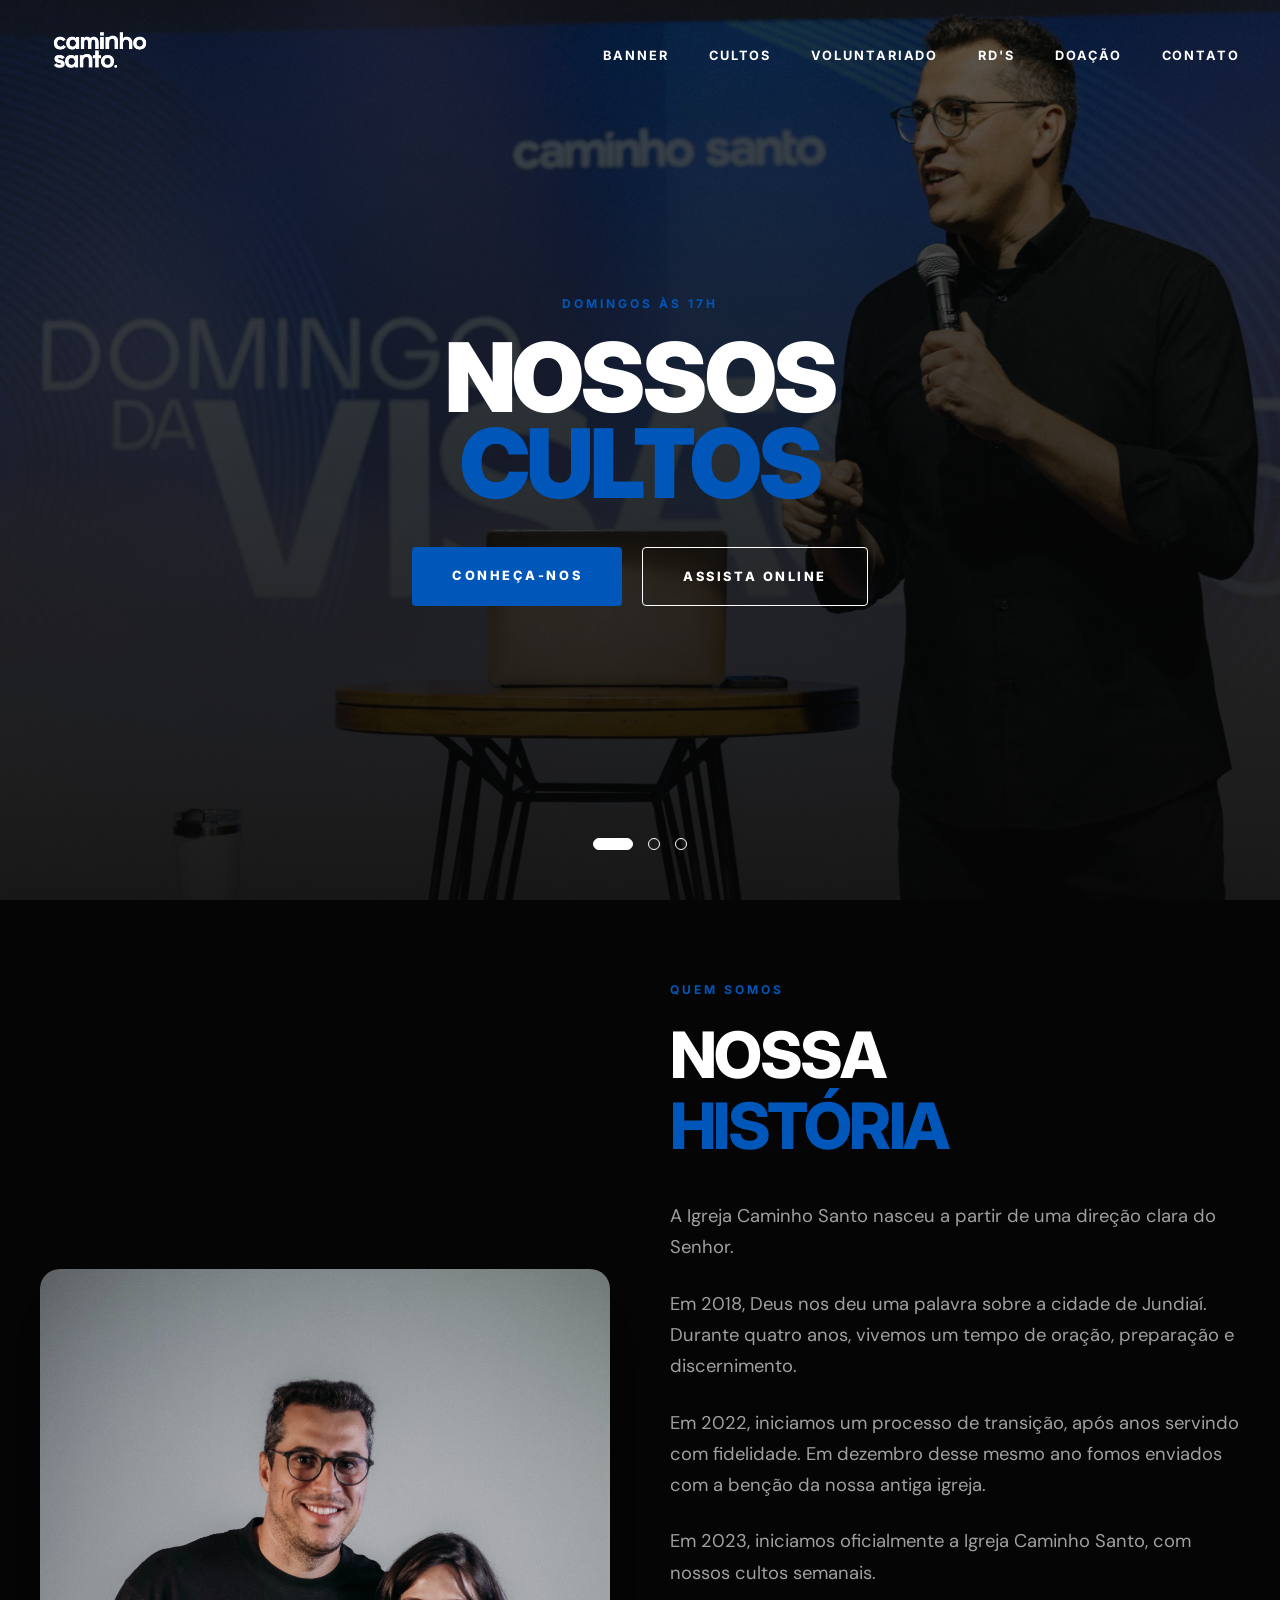
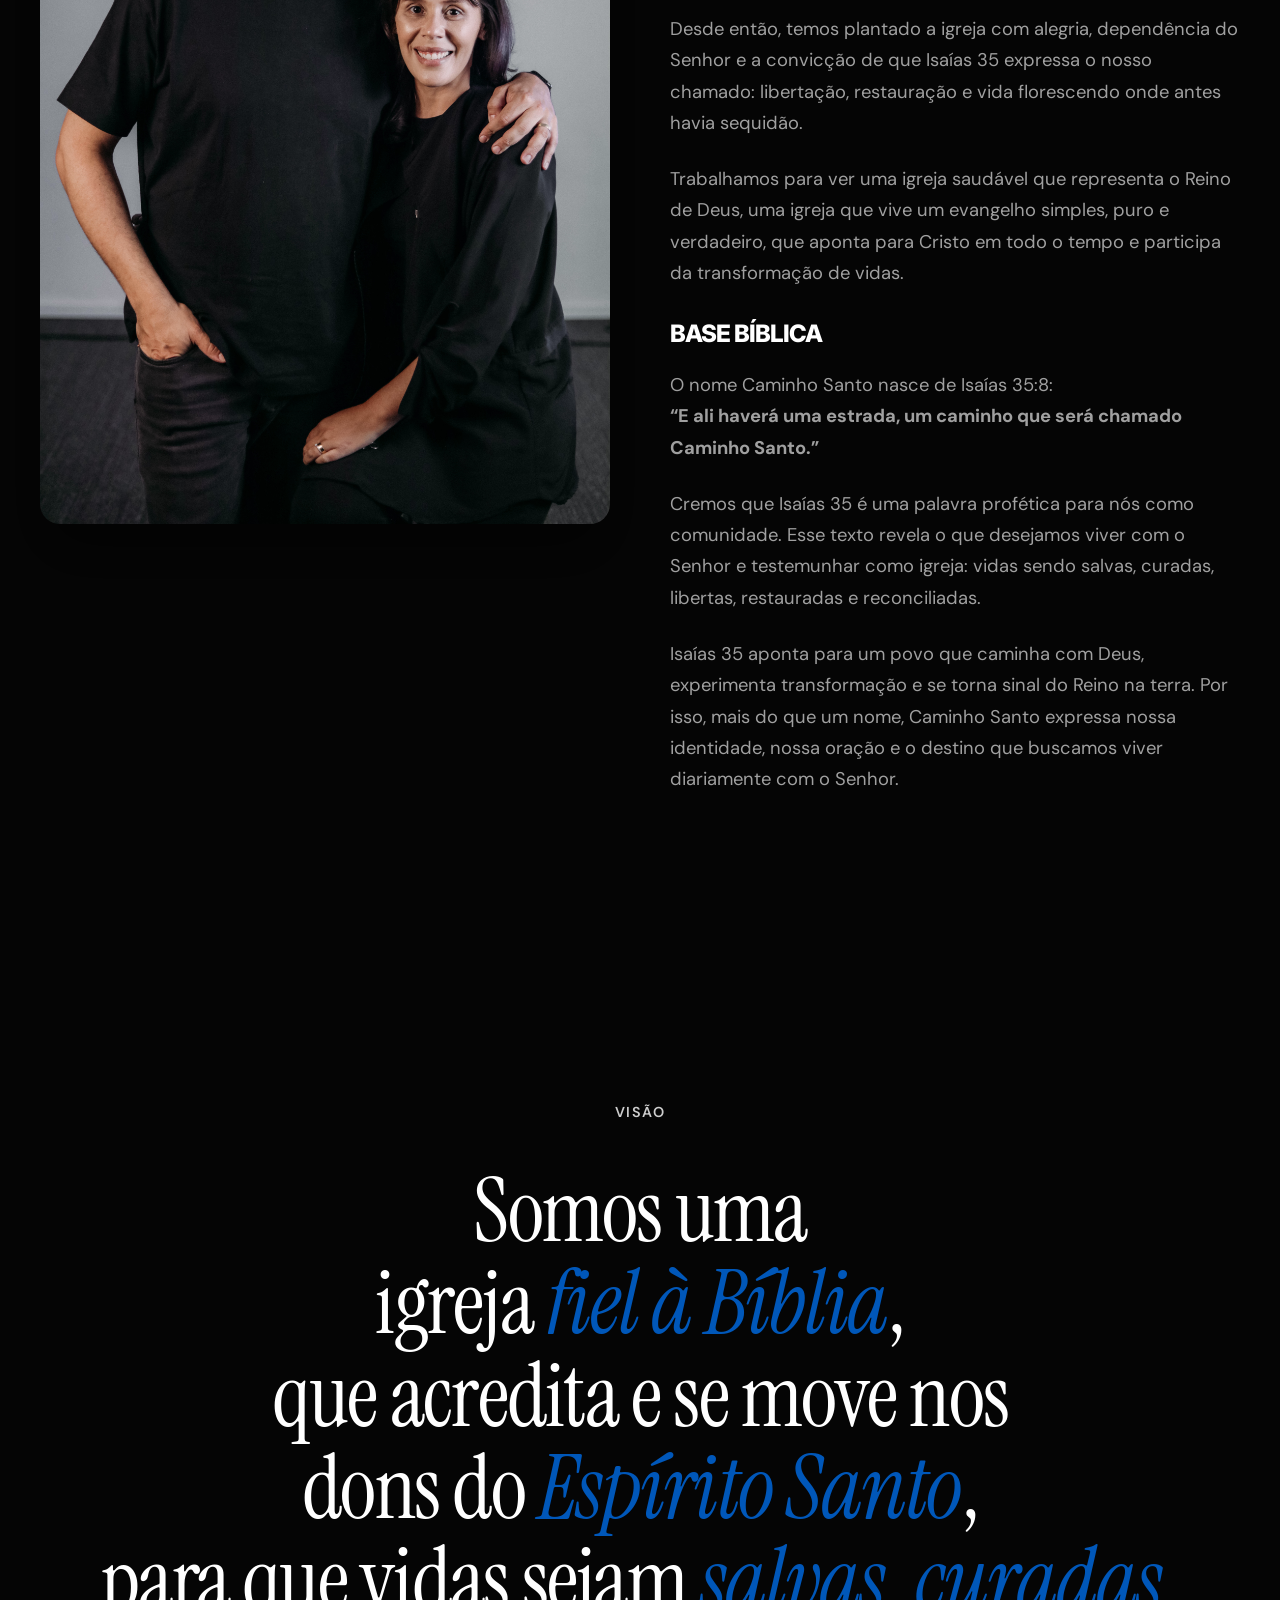
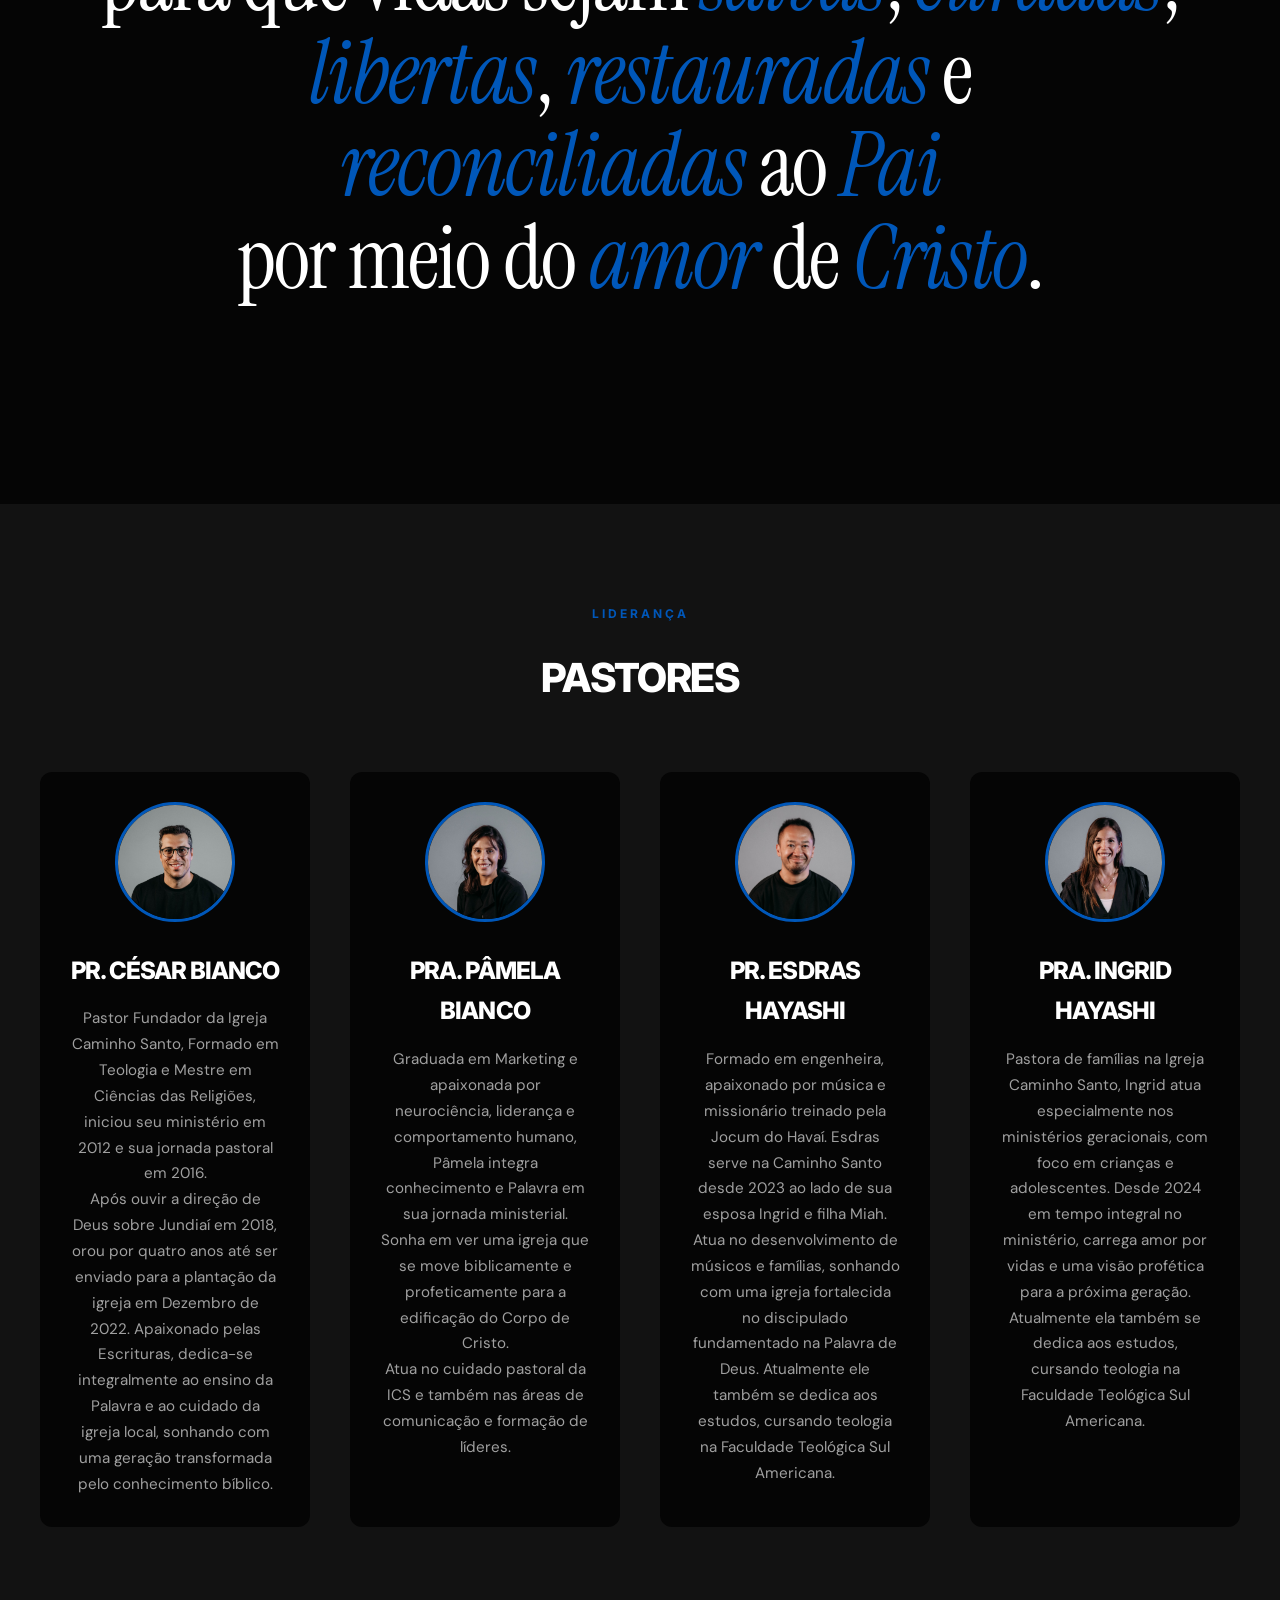
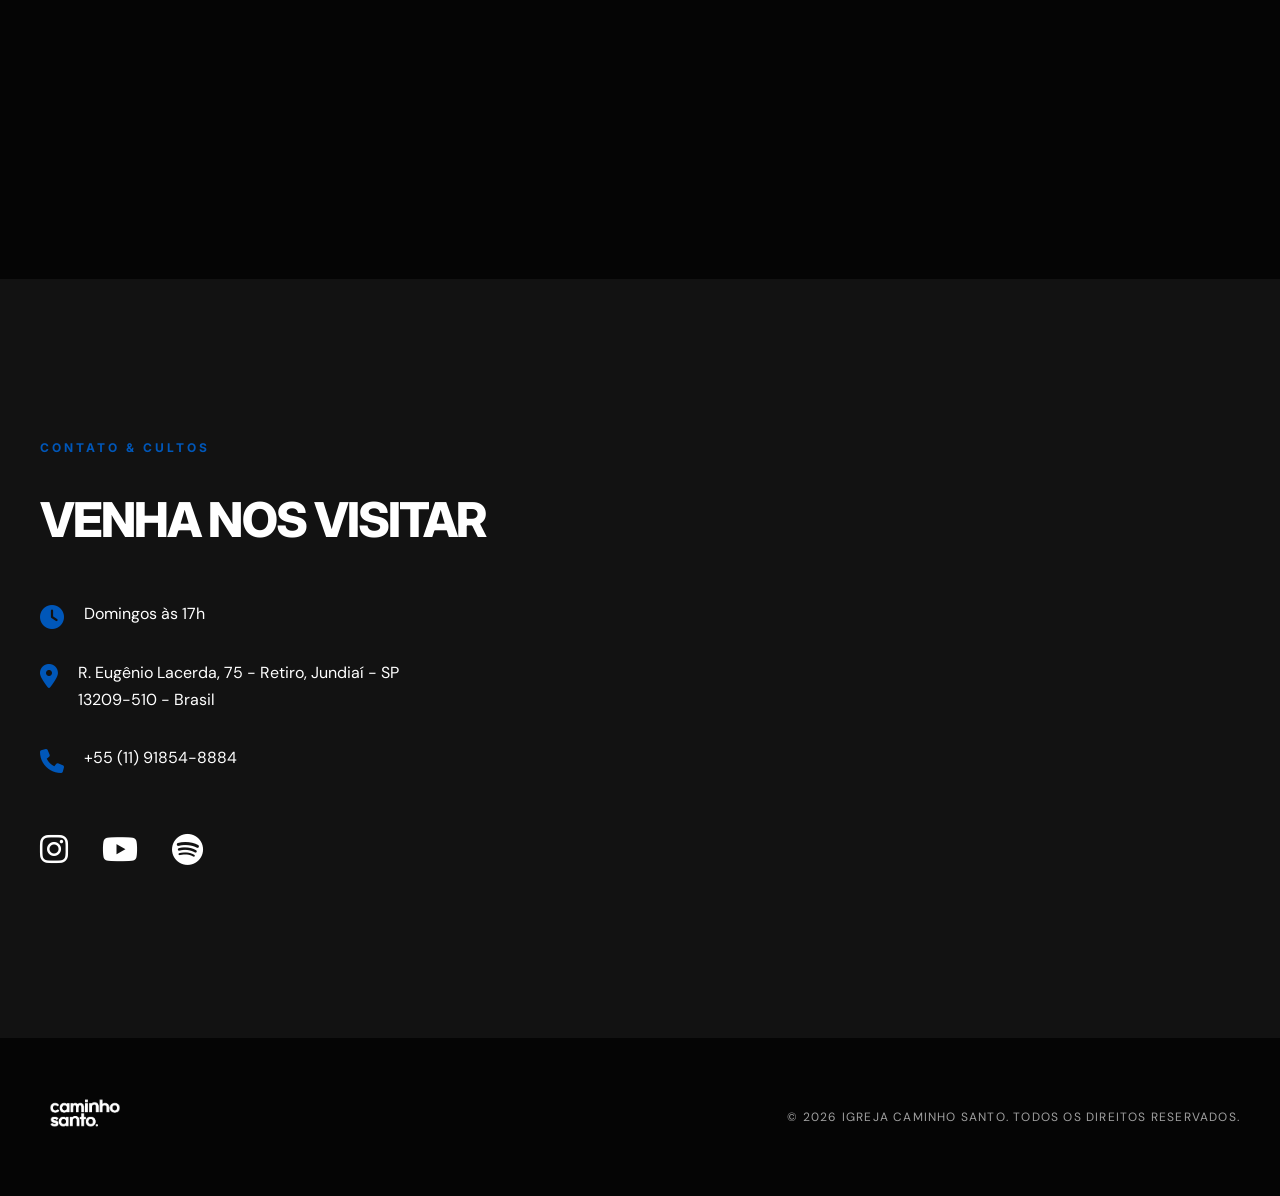
==== index.html @ ab1b0c03 "feat: configure nginx with SSL and make phone number clickable" ====
<!DOCTYPE html>
<html lang="pt-BR">

<head>
    <meta charset="UTF-8">
    <meta name="viewport" content="width=device-width, initial-scale=1.0">
    <title>Igreja Caminho Santo | Jundiaí - SP</title>
    
    <!-- Favicon -->
    <link rel="icon" type="image/svg+xml" href="assets/LOGO ICS.svg">
    <link rel="icon" type="image/png" href="assets/logo-ics.png">
    <link rel="apple-touch-icon" href="assets/logo-ics.png">
    <meta name="description"
        content="Bem-vindo à Igreja Caminho Santo em Jundiaí. Uma comunidade dedicada a Deus, comunhão e serviço.">
    <meta property="og:type" content="website">
    <meta property="og:url" content="https://www.caminhosanto.com">
    <meta property="og:title" content="Igreja Caminho Santo | Jundiaí - SP">
    <meta property="og:description"
        content="Uma comunidade dedicada a Deus, comunhão e serviço no Bairro Retiro em Jundiaí. Venha nos visitar!">
    <meta property="og:image" content="https://www.caminhosanto.com/assets/link-preview.jpg">

    <meta name="keywords"
        content="Igreja em Jundiaí, Igreja Caminho Santo, Bairro Retiro Jundiaí, César Bianco, Pâmela Bianco, fé cristã, comunidade evangélica">
    <meta name="robots" content="index, follow">
    <link rel="canonical" href="https://www.caminhosanto.com">

    <meta name="description" content="Igreja Caminho Santo em Jundiaí. Cultos aos domingos às 17h. Venha nos conhecer!">
    <meta name="keywords" content="Igreja Caminho Santo, Jundiaí, Igreja Evangélica, Culto, Comunidade">
    <meta name="author" content="Igreja Caminho Santo">
    <meta name="theme-color" content="#0056b9">

    <!-- Open Graph / Facebook -->
    <meta property="og:type" content="website">
    <meta property="og:url" content="https://www.caminhosanto.com/">
    <meta property="og:title" content="Igreja Caminho Santo | Jundiaí - SP">
    <meta property="og:description"
        content="Bem-vindo à Igreja Caminho Santo em Jundiaí. Uma comunidade dedicada a Deus, comunhão e serviço.">
    <meta property="og:image" content="https://www.caminhosanto.com/assets/share-image.jpg">

    <!-- Twitter -->
    <meta property="twitter:card" content="summary_large_image">
    <meta property="twitter:url" content="https://www.caminhosanto.com/">
    <meta property="twitter:title" content="Igreja Caminho Santo | Jundiaí - SP">
    <meta property="twitter:description"
        content="Bem-vindo à Igreja Caminho Santo em Jundiaí. Uma comunidade dedicada a Deus, comunhão e serviço.">
    <meta property="twitter:image" content="https://www.caminhosanto.com/assets/share-image.jpg">


    <!-- Google Fonts -->
    <link rel="preconnect" href="https://fonts.googleapis.com">
    <link rel="preconnect" href="https://fonts.gstatic.com" crossorigin>
    <link
        href="https://fonts.googleapis.com/css2?family=Inter:wght@400;700;800;900&family=DM+Sans:ital,wght@0,400;0,500;0,700;1,400&family=Instrument+Serif:ital@0;1&display=swap"
        rel="stylesheet">

    <!-- Icons -->
    <link rel="stylesheet" href="https://cdnjs.cloudflare.com/ajax/libs/font-awesome/6.4.0/css/all.min.css">

    <!-- Custom Style -->
    <link rel="stylesheet" href="style.css">


    <script type="application/ld+json">
        {
        "@context": "https://schema.org",
        "@type": "Church",
        "name": "Igreja Caminho Santo",
        "address": {
            "@type": "PostalAddress",
            "streetAddress": "Rua Eugênio Lacerda, 75",
            "addressLocality": "Jundiaí",
            "addressRegion": "SP",
            "postalCode": "13209-510",
            "addressCountry": "BR"
        },
        "geo": {
            "@type": "GeoCoordinates",
            "latitude": -23.1857, 
            "longitude": -46.8978
        },
        "url": "https://www.caminhosanto.com",
        "telephone": "+5511918548884",
        "openingHours": "Su 17:00-19:00"
        }
        </script>
</head>

<body>
    <header id="header">
        <nav class="container">
            <div class="logo">
                <img src="assets/ICS - WB.png" alt="Igreja Caminho Santo Logo">
            </div>

            <div class="menu-toggle" id="mobile-menu">
                <i class="fas fa-bars"></i>
            </div>

            <ul class="nav-links">
                <li><a href="#home">BANNER</a></li>
                <li><a href="#contato">CULTOS</a></li>
                <li><a href="#voluntariado">VOLUNTARIADO</a></li>
                <li><a href="#rds">RD'S</a></li>
                <li><a href="#doacao">DOAÇÃO</a></li>
                <li><a href="#contato">CONTATO</a></li>
            </ul>
        </nav>
    </header>

    <main>
        <!-- Home / Banner -->
        <section id="home" class="hero reveal">
            <div class="carousel" id="hero-carousel">
                <div class="carousel-inner">
                    <div class="carousel-item active" id="slide-cultos">
                        <div class="overlay"></div>
                        <div class="carousel-content">
                            <span class="subtitle">DOMINGOS ÀS 17H</span>
                            <h1>NOSSOS <br><span>CULTOS</span></h1>
                            <div class="cta-group">
                                <a href="#contato" class="btn btn-primary">CONHEÇA-NOS</a>
                                <a href="#pregacoes" class="btn btn-outline-white">ASSISTA ONLINE</a>
                            </div>
                        </div>
                    </div>
                    <div class="carousel-item" id="slide-voluntariado">
                        <div class="overlay"></div>
                        <div class="carousel-content">
                            <span class="subtitle">FAÇA PARTE DA NOSSA EQUIPE</span>
                            <h1>SEJA UM <br><span>VOLUNTÁRIO</span></h1>
                            <div class="cta-group">
                                <a href="https://forms.gle/cna1VsCorgvgGhZr7" target="_blank" class="btn btn-primary">QUERO SERVIR</a>
                            </div>
                        </div>
                    </div>
                    <div class="carousel-item" id="slide-kids">
                        <div class="overlay"></div>
                        <div class="carousel-content">
                            <span class="subtitle">O CAMINHO PARA OS PEQUENOS</span>
                            <h1>ICS <br><span>KIDS</span></h1>
                            <div class="cta-group">
                                <a href="#ministerios" class="btn btn-primary">CONHECER MAIS</a>
                            </div>
                        </div>
                    </div>
                </div>
                <div class="carousel-indicators">
                    <span class="dot active" data-index="0"></span>
                    <span class="dot" data-index="1"></span>
                    <span class="dot" data-index="2"></span>
                </div>
            </div>
        </section>

        <!-- Quem Somos -->
        <section id="about" class="about-section reveal">
            <div class="container grid">
                <div class="about-image">
                    <img src="assets/pastores.jpg" alt="Nossa História">
                </div>
                <div class="about-content">
                    <span class="subtitle">QUEM SOMOS</span>
                    <h2>NOSSA <br><span>HISTÓRIA</span></h2>
                    <p>A Igreja Caminho Santo nasceu a partir de uma direção clara do Senhor.</p>
                    <p>Em 2018, Deus nos deu uma palavra sobre a cidade de Jundiaí. Durante quatro anos, vivemos um
                        tempo de oração, preparação e discernimento.</p>
                    <p>Em 2022, iniciamos um processo de transição, após anos servindo com fidelidade. Em
                        dezembro desse mesmo ano fomos enviados com a benção da nossa antiga igreja.</p>
                    <p>Em 2023, iniciamos oficialmente a Igreja Caminho Santo, com nossos cultos semanais.</p>
                    <p>Desde então, temos plantado a igreja com alegria, dependência do Senhor e a convicção de que
                        Isaías 35 expressa o nosso chamado: libertação, restauração e vida florescendo onde antes havia
                        sequidão.</p>
                    <p>Trabalhamos para ver uma igreja saudável que representa o Reino de Deus, uma igreja que vive um
                        evangelho simples, puro e verdadeiro, que aponta para Cristo em todo o tempo e participa da
                        transformação de vidas.</p>

                    <h3 class="mt-4" style="font-size: 1.5rem; margin-bottom: 15px;  font-family: 'Inter', sans-serif;">
                        Base Bíblica</h3>
                    <p>O nome Caminho Santo nasce de Isaías 35:8:<br><strong>“E ali haverá uma estrada, um caminho que
                            será chamado Caminho Santo.”</strong></p>
                    <p>Cremos que Isaías 35 é uma palavra profética para nós como comunidade. Esse texto revela o que
                        desejamos viver com o Senhor e testemunhar como igreja: vidas sendo salvas, curadas, libertas,
                        restauradas e reconciliadas.</p>
                    <p>Isaías 35 aponta para um povo que caminha com Deus, experimenta transformação e se torna sinal do
                        Reino na terra. Por isso, mais do que um nome, Caminho Santo expressa nossa identidade, nossa
                        oração e o destino que buscamos viver diariamente com o Senhor.</p>
                </div>
            </div>
        </section>

        <!-- Visão -->
        <section id="vision" class="vision-section reveal">
            <div class="container">
                <div class="vision-content">
                    <span class="vision-subtitle">VISÃO</span>
                    <h2 class="vision-text">Somos uma<br>igreja <em>fiel à Bíblia</em>,<br> que acredita e se move
                        nos<br>dons do <em>Espírito Santo</em>,<br> para que vidas sejam <em>salvas</em>,
                        <em>curadas</em>,<br><em>libertas</em>, <em>restauradas</em> e <br><em>reconciliadas</em> ao
                        <em>Pai</em>
                        <br>por meio do <em>amor</em> de <em>Cristo</em>.
                    </h2>
                </div>
            </div>
        </section>

        <!-- Pastores -->
        <section id="pastores" class="pastors-section reveal">
            <div class="container">
                <div class="section-header">
                    <span class="subtitle">LIDERANÇA</span>
                    <h2>PASTORES</h2>
                </div>
                <div class="pastors-grid text-center">
                    <div class="pastor-card">
                        <div class="pastor-photo">
                            <img src="assets/cesar.jpg" alt="Pr. Cesar Bianco">
                        </div>
                        <h3>Pr. César Bianco</h3>
                        <p>Pastor Fundador da Igreja Caminho Santo, Formado em Teologia e Mestre em Ciências das
                            Religiões, iniciou seu ministério em 2012 e sua jornada pastoral em 2016.
                            <br>
                            Após ouvir a direção de Deus sobre Jundiaí em 2018, orou por quatro anos até ser enviado
                            para a plantação da igreja em Dezembro de 2022. Apaixonado pelas Escrituras, dedica-se
                            integralmente ao ensino da Palavra e ao cuidado da igreja local, sonhando com uma geração
                            transformada pelo conhecimento bíblico.
                        </p>
                    </div>
                    <div class="pastor-card">
                        <div class="pastor-photo">
                            <img src="assets/pamela.jpg" alt="Pra. Pamela Bianco">
                        </div>
                        <h3>Pra. Pâmela Bianco</h3>
                        <p>Graduada em Marketing e apaixonada por neurociência, liderança e comportamento humano, Pâmela
                            integra conhecimento e Palavra em sua jornada ministerial.
                            <br>
                            Sonha em ver uma igreja que se move biblicamente e profeticamente para a edificação do Corpo
                            de Cristo.
                            <br>Atua no cuidado pastoral da ICS e também nas áreas de comunicação e formação de líderes.
                        </p>
                    </div>
                    <div class="pastor-card">
                        <div class="pastor-photo">
                            <img src="assets/esdras.jpg" alt="Pr. Esdras Hayashi">
                        </div>
                        <h3>Pr. Esdras Hayashi</h3>
                        <p>Formado em engenheira, apaixonado por música e missionário treinado pela Jocum do Havaí.
                            Esdras serve na Caminho Santo desde 2023 ao lado de sua esposa Ingrid e filha Miah.
                            <br>
                            Atua no desenvolvimento de músicos e famílias, sonhando com uma igreja fortalecida no
                            discipulado fundamentado na Palavra de Deus. Atualmente ele também se dedica aos estudos,
                            cursando
                            teologia na Faculdade Teológica Sul Americana.
                        </p>
                    </div>
                    <div class="pastor-card">
                        <div class="pastor-photo">
                            <img src="assets/ingrid.jpg" alt="Pra. Ingrid Hayashi">
                        </div>
                        <h3>Pra. Ingrid Hayashi</h3>
                        <p>Pastora de famílias na Igreja Caminho Santo, Ingrid atua especialmente nos ministérios
                            geracionais, com foco em crianças e adolescentes. Desde 2024 em tempo integral no
                            ministério, carrega amor por vidas e uma visão profética para a próxima geração. Atualmente
                            ela também se dedica aos estudos, cursando teologia na Faculdade Teológica Sul Americana.
                        </p>
                    </div>
                </div>
            </div>
        </section>

        <!-- Conectando com a ICS -->
        <section id="conectando" class="connecting-section reveal">
            <div class="container">
                <div class="section-header">
                    <span class="subtitle">CONECTE-SE</span>
                    <h2>CONECTANDO COM A ICS</h2>
                </div>
            </div>

            <!-- YouTube Pregações -->
            <div id="pregacoes" class="youtube-section" style="background: transparent;">
                <div class="container">
                    <div class="section-header" style="margin-bottom: 30px;">
                        <span class="subtitle">YOUTUBE</span>
                        <h2>PREGAÇÕES</h2>
                    </div>
                    <div class="video-grid">
                        <div class="video-main" style="max-width: 800px; margin: 0 auto;">
                            <div class="video-container">
                                <iframe id="yt-player" src="https://www.youtube.com/embed/I9mr3Uy2_qk" frameborder="0"
                                    allow="autoplay; fullscreen; encrypted-media; picture-in-picture;"
                                    allowfullscreen></iframe>
                            </div>
                        </div>
                    </div>
                    <div class="youtube-footer" style="margin-top: 30px;">
                        <a href="https://www.youtube.com/@caminhosanto.jundiai" target="_blank"
                            class="btn btn-outline-dark">VER TODAS NO YOUTUBE</a>
                    </div>
                </div>
            </div>

            <!-- Spotify Playlist -->
            <div id="playlist" class="playlist-section" style="padding-top: 50px; padding-bottom: 50px;">
                <div class="container grid">
                    <div class="playlist-info">
                        <span class="subtitle">LOUVOR</span>
                        <h2>NOSSO SPOTIFY</h2>
                        <p>Acompanhe as canções que temos cantado em nossa comunidade.</p>
                        <a href="https://open.spotify.com/playlist/2lokNkazQ2U1N2LCF9n55V?si=082d685abb3b45be"
                            target="_blank" class="btn btn-spotify"><i class="fab fa-spotify"></i> OUVIR NO SPOTIFY</a>
                    </div>
                    <div class="playlist-embed">
                        <iframe style="border-radius:12px"
                            src="https://open.spotify.com/embed/playlist/2lokNkazQ2U1N2LCF9n55V?utm_source=generator&theme=0"
                            width="100%" height="352" frameBorder="0" allowfullscreen=""
                            allow="autoplay; clipboard-write; encrypted-media; fullscreen; picture-in-picture"
                            loading="lazy"></iframe>
                    </div>
                </div>
            </div>

            <!-- Ministérios com Hover -->
            <div id="ministerios" class="ministerios-section">
                <div class="container">
                    <div class="ministerios-container">
                        <div class="ministerios-lista">
                            <div class="ministerio-item active" data-target="kids">Kids</div>
                            <div class="ministerio-item" data-target="deeperz">Deeperz</div>
                            <div class="ministerio-item" data-target="mov">MOV</div>
                            <div class="ministerio-item" data-target="ruah">Ruah</div>
                        </div>
                        <div class="ministerios-conteudo">
                            <div class="ministerio-detalhe active" id="min-kids">
                                <h3>Kids</h3>
                                <p>Espaço de discipulado para crianças, onde ensinamos a Palavra de Deus e cultivamos
                                    uma adoração genuína desde pequeninos.</p>
                                <br>
                                <p><strong>Idade:</strong> berçário até 12 anos</p>
                                <p><strong>Horário:</strong> Todos os domingos, às 17h</p>
                            </div>
                            <div class="ministerio-detalhe" id="min-deeperz">
                                <h3>Deeperz</h3>
                                <p>O ministério de adolescentes da Igreja Caminho Santo, focado em fortalecer a
                                    identidade, relacionamento com Deus e crescimento espiritual em uma fase decisiva da
                                    vida.</p>
                                <br>
                                <p><strong>Horário:</strong> Todas as sextas-feiras, às 20h30</p>
                            </div>
                            <div class="ministerio-detalhe" id="min-mov">
                                <h3>MOV</h3>
                                <p>Culto de jovens da Igreja Caminho Santo. Um movimento para jovens crescerem em
                                    maturidade de fé e serem ativados para influenciar todas as esferas da sociedade.
                                </p>
                                <br>
                                <p><strong>Horário:</strong> Primeiro e terceiro sábado de cada mês às 19h</p>
                            </div>
                            <div class="ministerio-detalhe" id="min-ruah">
                                <h3>Encontro Ruah</h3>
                                <p>Ministério de mulheres da Igreja Caminho Santo, voltado à ativação espiritual e
                                    formação de mulheres que vivem de acordo com o coração de Deus, sensíveis ao
                                    Espírito Santo e ao mover profético.
                                    <br>Dias e horários disponíveis em nossas redes sociais.
                                </p>
                            </div>
                        </div>
                    </div>
                    <div class="demais-ministerios-texto text-center mt-5">
                        <p><em>Além destes ministérios, a Igreja Caminho Santo atua em diversas outras áreas, servindo
                                com dedicação para abençoar a comunidade e expandir o Reino de Deus.</em></p>
                    </div>
                </div>
            </div>

            <!-- RDs e Voluntariado -->
            <div class="rds-voluntariado reveal">
                <div class="container grid">
                    <div id="rds" class="content-box">
                        <span class="subtitle">COMUNHÃO</span>
                        <h2>RDs (Redes de discipulado)</h2>
                        <p>As RDs são encontros semanais que acontecem nas casas, com o propósito de fortalecer a
                            comunidade, promover comunhão e aprofundar o relacionamento com Deus por meio da
                            Palavra.<br><br>É um ambiente de cuidado, crescimento espiritual e vida compartilhada.</p>
                    </div>
                    <div id="voluntariado" class="content-box">
                        <span class="subtitle">SERVIÇO</span>
                        <h2>Voluntariado</h2>
                        <p>Servir faz parte da nossa identidade como igreja. Por meio do voluntariado, abençoamos vidas,
                            fortalecemos a comunidade e participamos da expansão do Reino na Terra, de forma leve,
                            criativa e cheio de excelência e amor ao próximo.
                        </p>
                        <p>Acreditamos no cuidado pessoal de cada voluntário, por isso, cada um é acompanhado por
                            um líder que o auxilia em seu desenvolvimento espiritual e ministerial, por meio de
                            encontros quinzenais de discipulado.

                        </p>
                        <a href="https://forms.gle/cna1VsCorgvgGhZr7" target="_blank" class="btn btn-primary" style="margin-top: 10px;">QUERO SER UM VOLUNTÁRIO</a>
                    </div>
                </div>
            </div>
        </section>

        <!-- Doação -->
        <section id="doacao" class="doacao-section text-center reveal"
            style="padding: 100px 0; background: var(--black);">
            <div class="container">
                <span class="subtitle">CONTRIBUA</span>
                <h2>DOAÇÃO</h2>
                <p style="max-width: 600px; margin: 0 auto 30px auto; color: var(--text-muted); font-size: 1.1rem;">Sua
                    doação nos ajuda a sustentar a missão que o Senhor tem nos confiado, servir pessoas e continuar
                    propagando a mensagem do Evangelho de Jesus Cristo.</p>
                <p style="max-width: 600px; margin: 0 auto 40px auto; color: var(--text-muted); font-size: 1.1rem;">
                    Contribua com seus dízimos e ofertas de forma simples e segura.</p>
                <a href="https://new.caminhosanto.com/contribua" class="btn btn-primary" target="_blank">FAZER
                    DOAÇÃO</a>
            </div>
        </section>

        <!-- Contato -->
        <section id="contato" class="contact-section reveal">
            <div class="container grid">
                <div class="contact-details">
                    <span class="subtitle">CONTATO & CULTOS</span>
                    <h2>VENHA NOS VISITAR</h2>
                    <div class="info-item">
                        <i class="fas fa-clock"></i>
                        <p>Domingos às 17h</p>
                    </div>
                    <div class="info-item">
                        <i class="fas fa-map-marker-alt"></i>
                        <p>R. Eugênio Lacerda, 75 - Retiro, Jundiaí - SP<br>13209-510 - Brasil</p>
                    </div>
                    <div class="info-item">
                        <i class="fas fa-phone"></i>
                        <a href="https://wa.me/5511918548884" target="_blank" class="whatsapp-link">
                            <p>+55 (11) 91854-8884</p>
                        </a>
                    </div>

                    <div class="social-links">
                        <a href="https://www.instagram.com/caminhosanto.jundiai" target="_blank"><i
                                class="fab fa-instagram"></i></a>
                        <a href="https://www.youtube.com/@caminhosanto.jundiai" target="_blank"><i
                                class="fab fa-youtube"></i></a>
                        <a href="https://open.spotify.com/playlist/2lokNkazQ2U1N2LCF9n55V?si=082d685abb3b45be"
                            target="_blank"><i class="fab fa-spotify"></i></a>
                    </div>
                </div>
                <div class="map-box">
                    <iframe class="google-map"
                        src="https://www.google.com/maps/embed?pb=!1m18!1m12!1m3!1d3667.751685341286!2d-46.91593281459438!3d-23.179261325083004!2m3!1f0!2f0!3f0!3m2!1i1024!2i768!4f13.1!3m3!1m2!1s0x94cf25002a285cc9%3A0x71295c59d989ab6e!2sIgreja%20Caminho%20Santo%20Jundia%C3%AD!5e0!3m2!1spt-BR!2sbr!4v1773686539344!5m2!1spt-BR!2sbr"
                        width="100%" height="450" style="border:0;" allowfullscreen="" loading="lazy"
                        referrerpolicy="no-referrer-when-downgrade"></iframe>
                </div>
            </div>
        </section>
    </main>

    <footer class="footer">
        <div class="container">
            <div class="footer-grid">
                <div class="footer-logo">
                    <img src="assets/ICS - WB.png" alt="ICS Logo">
                </div>
                <div class="footer-copy">
                    <p>&copy; 2026 IGREJA CAMINHO SANTO. TODOS OS DIREITOS RESERVADOS.</p>
                </div>
            </div>
        </div>
    </footer>

    <script src="main.js"></script>
</body>

</html>
---- style.css ----
:root {
    --primary: #0057b9;
    --black: #050505;
    --gray-900: #121212;
    --gray-800: #1a1a1a;
    --white: #ffffff;
    --text-muted: #a0a0a0;
    --transition: all 0.5s cubic-bezier(0.4, 0, 0.2, 1);
}

* {
    margin: 0;
    padding: 0;
    box-sizing: border-box;
}

html {
    scroll-behavior: smooth;
}

body {
    font-family: 'DM Sans', sans-serif;
    background-color: var(--black);
    color: var(--white);
    line-height: 1.7;
    overflow-x: hidden;
    -webkit-font-smoothing: antialiased;
}

h1,
h2,
h3 {
    font-family: 'Inter', sans-serif;
    text-transform: uppercase;
    letter-spacing: -0.04em;
    font-weight: 800;
}

.container {
    max-width: 1400px;
    margin: 0 auto;
    padding: 0 40px;
}

.grid {
    display: grid;
    grid-template-columns: repeat(auto-fit, minmax(350px, 1fr));
    gap: 60px;
    align-items: center;
}

.subtitle {
    display: block;
    font-size: 0.75rem;
    font-weight: 700;
    letter-spacing: 0.25em;
    color: var(--primary);
    margin-bottom: 20px;
    text-transform: uppercase;
    font-family: 'Inter', sans-serif;
}

/* Header */
header {
    position: fixed;
    top: 0;
    width: 100%;
    z-index: 1000;
    padding: 30px 0;
    transition: var(--transition);
}

header.scrolled {
    background: rgba(5, 5, 5, 0.9);
    backdrop-filter: blur(10px);
    padding: 15px 0;
    border-bottom: 1px solid rgba(255, 255, 255, 0.05);
}

nav {
    display: flex;
    justify-content: space-between;
    align-items: center;
}

.logo img {
    height: 40px;
}

.nav-links {
    display: flex;
    list-style: none;
}

.nav-links li {
    margin-left: 40px;
}

.nav-links a {
    text-decoration: none;
    color: var(--white);
    font-size: 0.8rem;
    font-weight: 700;
    letter-spacing: 0.15em;
    transition: var(--transition);
    font-family: 'Inter', sans-serif;
}

.nav-links a:hover {
    color: var(--primary);
}

.menu-toggle {
    display: none;
    font-size: 1.5rem;
    cursor: pointer;
    z-index: 1001;
}

/* Reveal Animations */
.reveal {
    opacity: 0;
    transform: translateY(30px);
    transition: all 0.8s cubic-bezier(0.4, 0, 0.2, 1);
}

.reveal.active {
    opacity: 1;
    transform: translateY(0);
}

/* Hero Section */
.hero {
    height: 100vh;
    width: 100%;
    position: relative;
    overflow: hidden;
}

.carousel {
    height: 100%;
}

.carousel-inner {
    height: 100%;
    display: flex;
    transition: transform 0.8s cubic-bezier(0.77, 0, 0.175, 1);
}

.carousel-item {
    min-width: 100%;
    height: 100%;
    position: relative;
    display: flex;
    align-items: center;
    justify-content: center;
    background-size: cover;
    background-position: center;
}

#slide-cultos {
    background-image: url('culto.jpg');
    background-position: center top;
}

#slide-voluntariado {
    background-image: url('voluntario.JPG');
}

#slide-kids {
    background-image: url('kids.jpg');
}

.overlay {
    position: absolute;
    top: 0;
    left: 0;
    width: 100%;
    height: 100%;
    background: linear-gradient(to bottom, rgba(5, 5, 5, 0.6), rgba(5, 5, 5, 0.9));
}

.carousel-content {
    position: relative;
    z-index: 1;
    text-align: center;
    max-width: 1000px;
    padding: 0 20px;
}

.carousel-content h1 {
    font-size: 6rem;
    line-height: 0.9;
    margin-bottom: 40px;
    font-weight: 900;
}

.carousel-content h1 span {
    color: var(--primary);
}

.cta-group {
    display: flex;
    gap: 20px;
    justify-content: center;
}

/* Buttons */
.btn {
    padding: 18px 40px;
    font-size: 0.8rem;
    font-weight: 800;
    letter-spacing: 0.2em;
    text-decoration: none;
    border-radius: 4px;
    transition: var(--transition);
    display: inline-block;
    font-family: 'Inter', sans-serif;
    text-transform: uppercase;
}

.btn-primary {
    background: var(--primary);
    color: var(--white);
}

.btn-primary:hover {
    background: var(--white);
    color: var(--black);
    transform: translateY(-5px);
}

.btn-outline-white {
    border: 1px solid var(--white);
    color: var(--white);
}

.btn-outline-white:hover {
    background: var(--white);
    color: var(--black);
}

.btn-outline-dark {
    border: 1px solid var(--white);
    color: var(--white);
}

.btn-spotify {
    background: #1DB954;
    color: white;
}

/* Indicators */
.carousel-indicators {
    position: absolute;
    bottom: 50px;
    left: 50%;
    transform: translateX(-50%);
    display: flex;
    gap: 15px;
    z-index: 10;
}

.dot {
    width: 12px;
    height: 12px;
    border: 1px solid var(--white);
    border-radius: 50%;
    cursor: pointer;
    transition: var(--transition);
}

.dot.active {
    background: var(--white);
    width: 40px;
    border-radius: 10px;
}

/* About Section */
.about-section {
    padding: 80px 0;
    background: var(--black);
}

.about-image {
    position: relative;
}

.about-image img {
    width: 100%;
    border-radius: 20px;
    box-shadow: 0 30px 60px rgba(0, 0, 0, 0.5);
    filter: grayscale(0.2);
    transition: var(--transition);
}

.about-image:hover img {
    filter: grayscale(0);
    transform: scale(1.02);
}

.about-content h2 {
    font-size: 4rem;
    line-height: 1.1;
    margin-bottom: 40px;
}

.about-content h2 span {
    color: var(--primary);
}

.about-content p {
    font-size: 1.15rem;
    color: var(--text-muted);
    margin-bottom: 25px;
    max-width: 600px;
}

/* Vision Section */
.vision-section {
    padding: 200px 0;
    text-align: center;
    background: var(--black);
}

.vision-subtitle {
    display: block;
    font-size: 0.9rem;
    font-weight: 600;
    letter-spacing: 0.1em;
    color: var(--white);
    margin-bottom: 40px;
    opacity: 0.8;
}

.vision-text {
    font-family: 'Instrument Serif', serif;
    font-size: 5.5rem;
    line-height: 1.05;
    text-transform: none;
    letter-spacing: -0.02em;
    max-width: 1200px;
    margin: 0 auto;
    font-weight: 400;
    color: var(--white);
}

.vision-text em {
    font-style: italic;
    font-weight: 400;
    color: var(--primary);
}

@media (max-width: 992px) {
    .vision-text {
        font-size: 3rem;
    }
}

@media (max-width: 768px) {
    .vision-text {
        font-size: 2.2rem;
    }
}

/* YouTube Section */
.youtube-section {
    padding: 100px 0;
    background: var(--gray-900);
}

.section-header {
    text-align: center;
    margin-bottom: 60px;
}

.section-header h2 {
    font-size: 2.5rem;
}

.video-container {
    position: relative;
    padding-bottom: 56.25%;
    height: 0;
    background: var(--black);
    border-radius: 8px;
    overflow: hidden;
}

.video-container iframe {
    position: absolute;
    top: 0;
    left: 0;
    width: 100%;
    height: 100%;
}

.youtube-footer {
    margin-top: 50px;
    text-align: center;
}

/* Playlist Section */
.playlist-section {
    padding: 150px 0;
}

.playlist-info h2 {
    font-size: 3rem;
    margin-bottom: 20px;
}

.playlist-info p {
    font-size: 1.1rem;
    color: var(--text-muted);
    margin-bottom: 40px;
}

/* Contact Section */
.contact-section {
    padding: 150px 0;
    background: var(--gray-900);
}

.contact-details h2 {
    font-size: 3rem;
    margin-bottom: 40px;
}

.info-item {
    display: flex;
    align-items: flex-start;
    margin-bottom: 30px;
}

.info-item i {
    font-size: 1.5rem;
    color: var(--primary);
    margin-right: 20px;
    margin-top: 5px;
}

.whatsapp-link {
    text-decoration: none;
    color: inherit;
    transition: var(--transition);
}

.whatsapp-link:hover p {
    color: var(--primary);
    transform: translateX(5px);
}

.whatsapp-link p {
    transition: var(--transition);
}

.social-links {
    margin-top: 50px;
}

.social-links a {
    font-size: 2rem;
    color: var(--white);
    margin-right: 30px;
    transition: var(--transition);
}

.social-links a:hover {
    color: var(--primary);
}

.map-box {
    border-radius: 20px;
    overflow: hidden;
    filter: grayscale(1) invert(1) contrast(1.2);
}

/* Footer */
.footer {
    padding: 60px 0;
    border-top: 1px solid rgba(255, 255, 255, 0.05);
}

.footer-grid {
    display: flex;
    justify-content: space-between;
    align-items: center;
}

.footer-logo img {
    height: 30px;
}

.footer-copy p {
    font-size: 0.75rem;
    letter-spacing: 0.1em;
    color: var(--text-muted);
}

/* Mobile Responsiveness */
@media (max-width: 992px) {
    .carousel-content h1 {
        font-size: 3.5rem;
    }
}

@media (max-width: 768px) {
    .nav-links {
        display: flex;
        flex-direction: column;
        justify-content: center;
        align-items: center;
        position: fixed;
        top: 0;
        left: 0;
        width: 100%;
        height: 100vh;
        background: var(--black);
        z-index: 1000;
        transform: translateX(100%);
        transition: var(--transition);
        margin: 0;
        padding: 0;
    }

    .nav-links.active {
        transform: translateX(0);
    }

    .nav-links li {
        margin: 20px 0;
    }

    .nav-links a {
        font-size: 1.5rem;
    }

    .menu-toggle {
        display: block;
        position: relative;
        z-index: 1001;
    }

    .carousel-content h1 {
        font-size: 2.5rem;
    }

    .container {
        padding: 0 20px;
    }

    .cta-group {
        flex-direction: column;
    }

    .mission-content h2 {
        font-size: 2rem;
    }
}

/* Pastors Section */
.pastors-section {
    padding: 100px 0;
    background: var(--gray-900);
}

.pastors-grid {
    display: grid;
    grid-template-columns: repeat(auto-fit, minmax(250px, 1fr));
    gap: 40px;
    margin-top: 50px;
}

.pastor-card {
    background: var(--black);
    padding: 30px;
    border-radius: 12px;
    transition: var(--transition);
}

.pastor-card:hover {
    transform: translateY(-10px);
}

.pastor-photo i {
    font-size: 80px;
    color: var(--primary);
    margin-bottom: 20px;
}

.pastor-photo img {
    width: 120px;
    height: 120px;
    border-radius: 50%;
    object-fit: cover;
    margin-bottom: 20px;
    border: 3px solid var(--primary);
}

.pastor-card h3 {
    font-size: 1.5rem;
    margin-bottom: 15px;
}

.pastor-card p {
    font-size: 0.95rem;
    color: var(--text-muted);
}

/* Connecting Section */
.connecting-section {
    padding: 100px 0 0 0;
    background: var(--black);
}

/* Ministerios Section (Hover Effect) */
.ministerios-section {
    padding: 50px 0;
}

.ministerios-container {
    display: flex;
    gap: 50px;
    border-top: 1px solid rgba(255, 255, 255, 0.1);
    border-bottom: 1px solid rgba(255, 255, 255, 0.1);
    padding: 50px 0;
}

.ministerios-lista {
    flex: 1;
    display: flex;
    flex-direction: column;
    gap: 20px;
}

.ministerio-item {
    font-family: 'Instrument Serif', serif;
    font-size: 4rem;
    color: rgba(255, 255, 255, 0.3);
    cursor: pointer;
    transition: var(--transition);
    line-height: 1;
}

.ministerio-item:hover,
.ministerio-item.active {
    color: var(--white);
    transform: translateX(20px);
}

.ministerios-conteudo {
    flex: 1;
    position: relative;
    display: flex;
    align-items: center;
}

.ministerio-detalhe {
    position: absolute;
    opacity: 0;
    visibility: hidden;
    transition: var(--transition);
    transform: translateY(20px);
    background: var(--gray-900);
    padding: 40px;
    border-radius: 12px;
    width: 100%;
    display: none; /* Add display none to avoid overlap */
}

.ministerio-detalhe.active {
    opacity: 1;
    visibility: visible;
    transform: translateY(0);
    position: relative;
    display: block; /* Ensure it's block when active */
}

.ministerio-detalhe h3 {
    font-size: 2rem;
    margin-bottom: 15px;
    color: var(--primary);
}

.ministerio-detalhe p {
    color: var(--text-muted);
    margin-bottom: 10px;
}

.mt-4 {
    margin-top: 1.5rem;
}

.mt-5 {
    margin-top: 3rem;
}

.text-center {
    text-align: center;
}

/* RDs e Voluntariado */
.rds-voluntariado {
    padding: 80px 0;
    background: var(--gray-900);
}

.rds-voluntariado .grid {
    align-items: stretch;
}

.content-box {
    background: var(--black);
    padding: 50px;
    border-radius: 12px;
}

.content-box h2 {
    margin-bottom: 20px;
    font-size: 2.2rem;
}

.content-box p {
    color: var(--text-muted);
    margin-bottom: 15px;
}

@media (max-width: 768px) {
    .ministerios-container {
        flex-direction: column;
    }

    .ministerio-item {
        font-size: 2.5rem;
    }

    .ministerio-item:hover,
    .ministerio-item.active {
        transform: translateX(10px);
    }
}
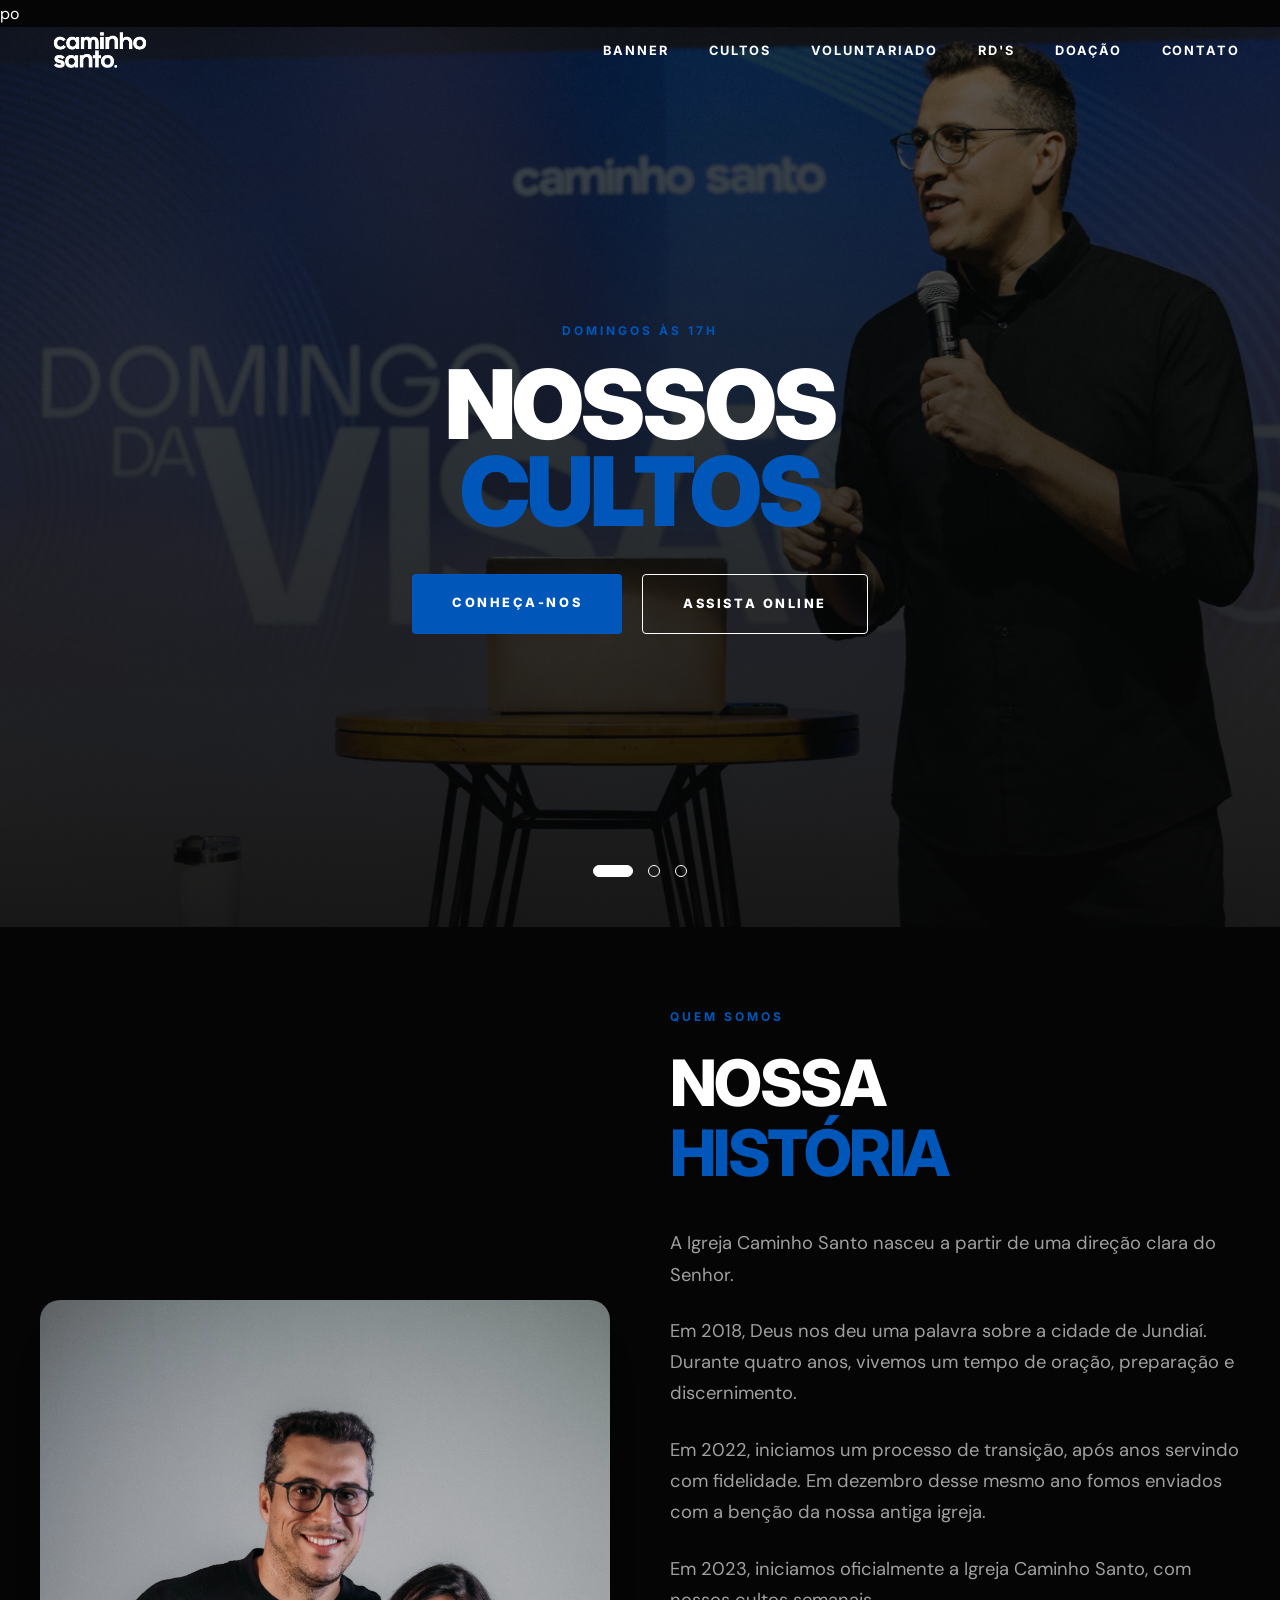
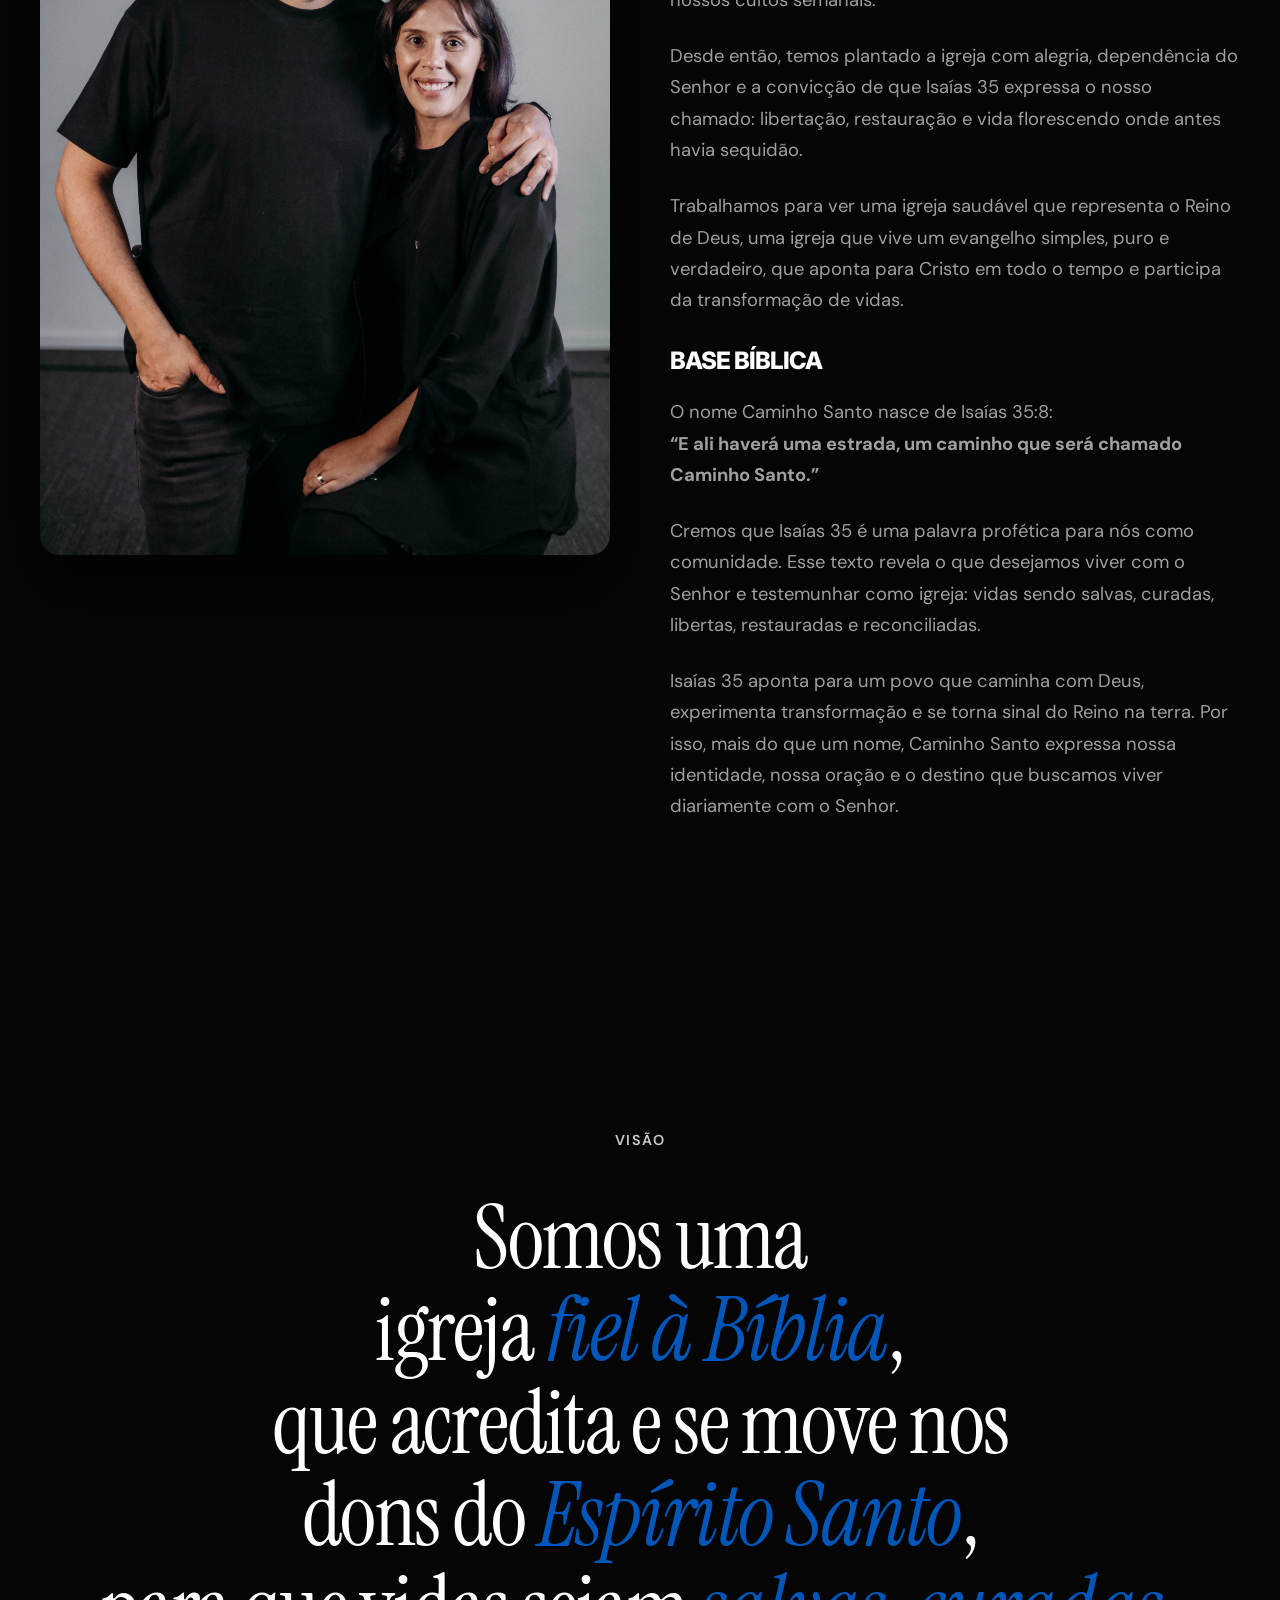
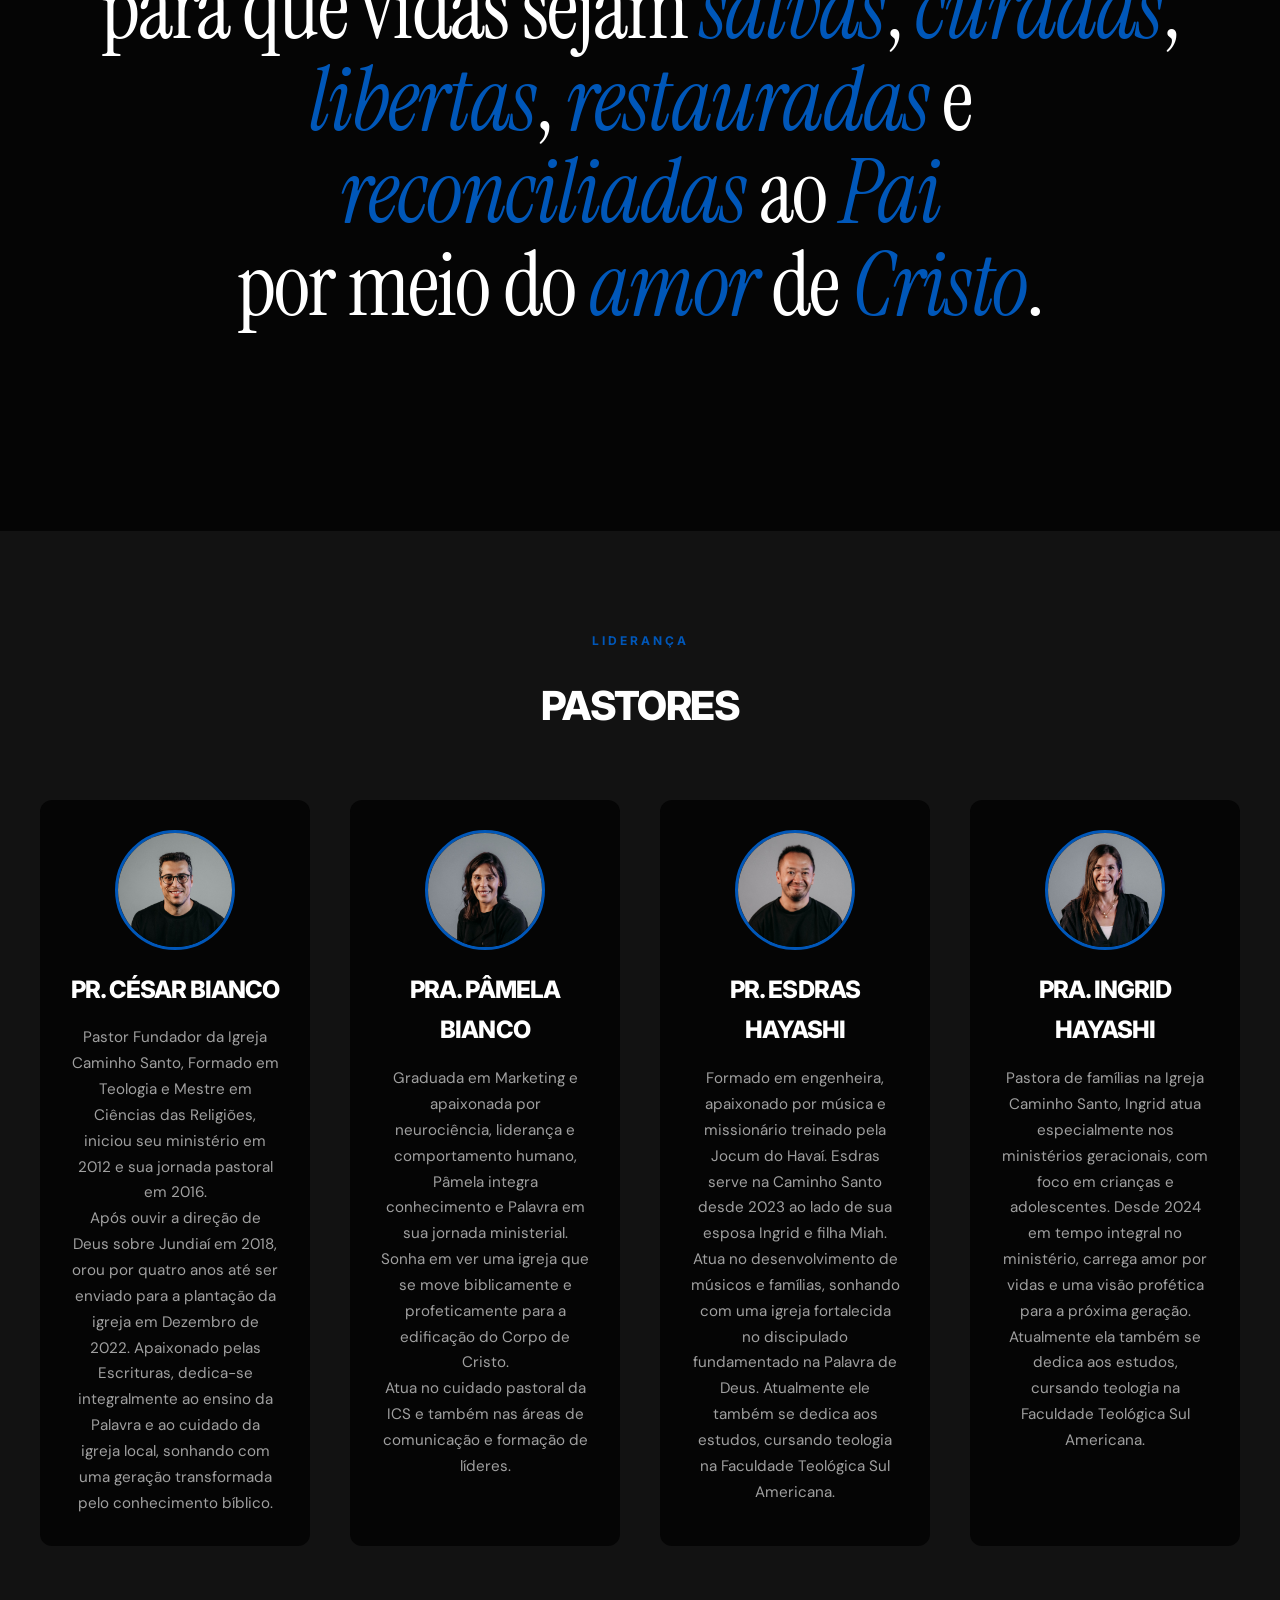
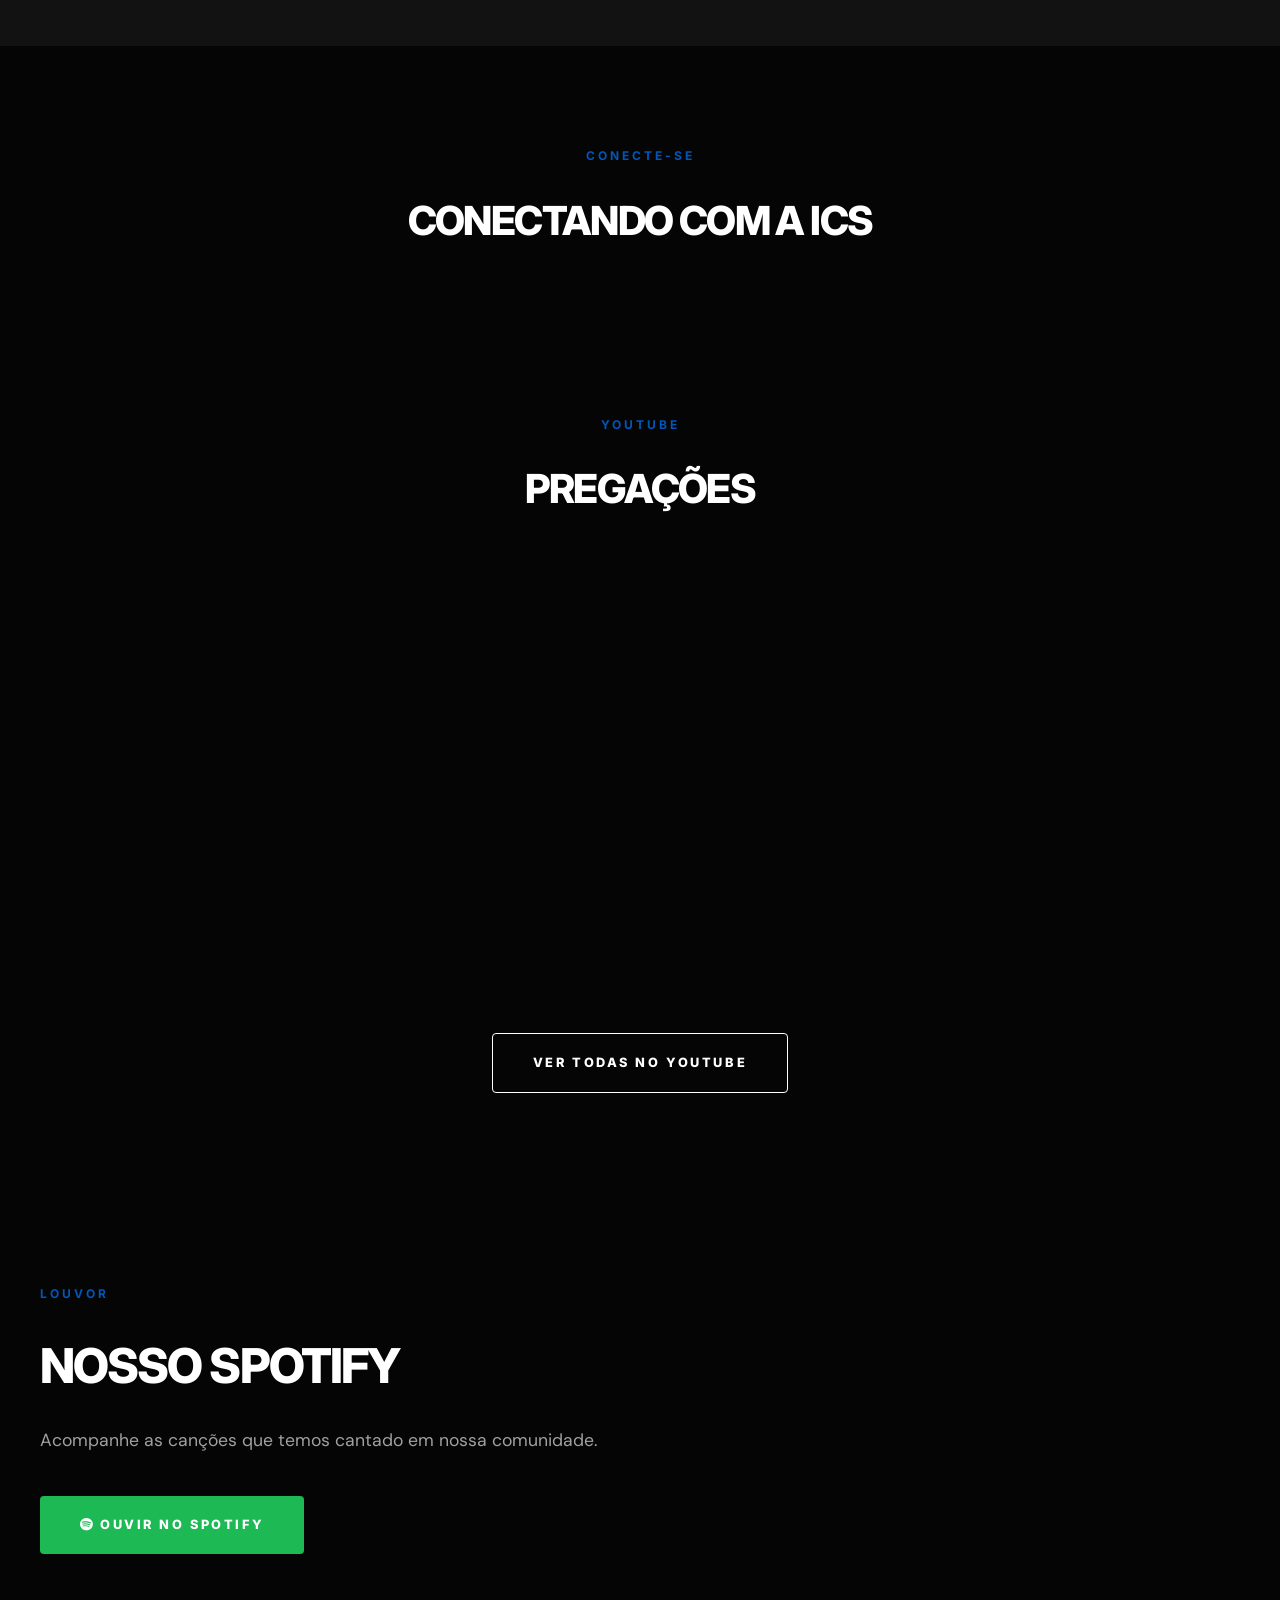
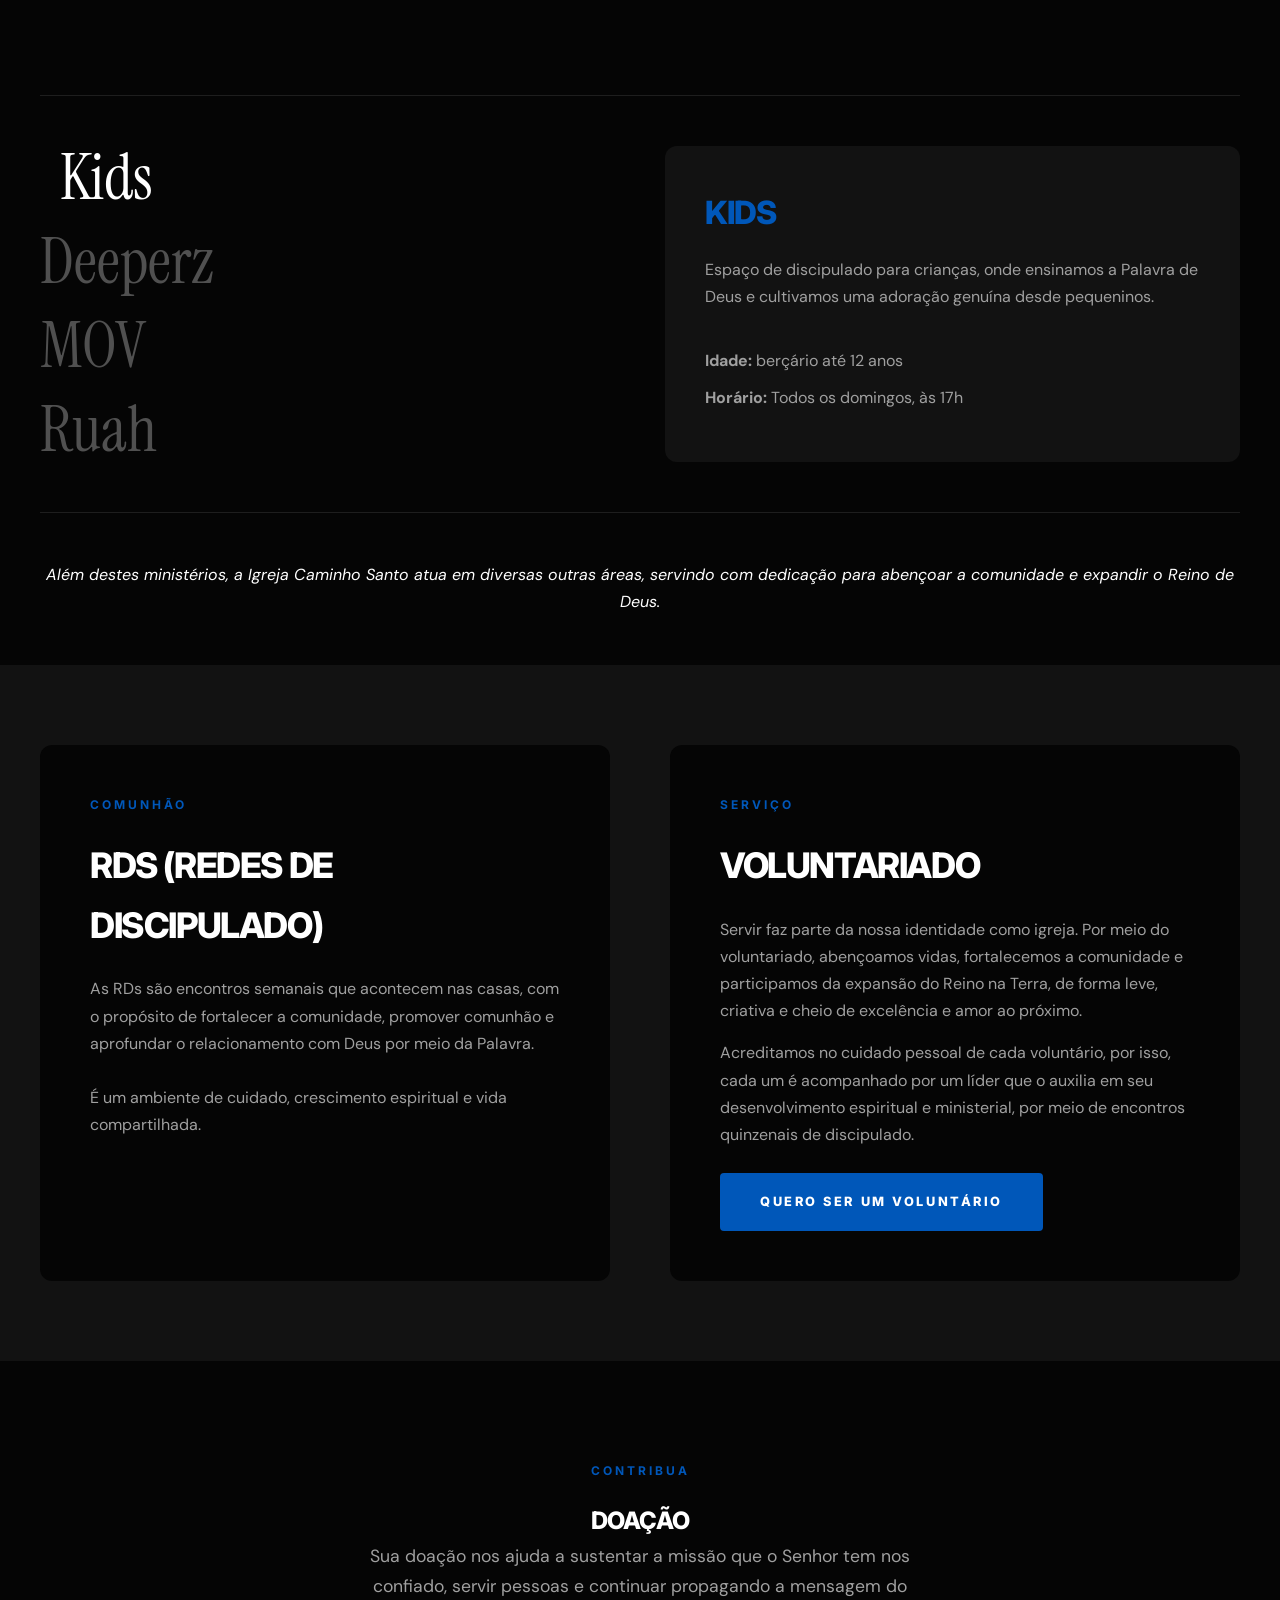
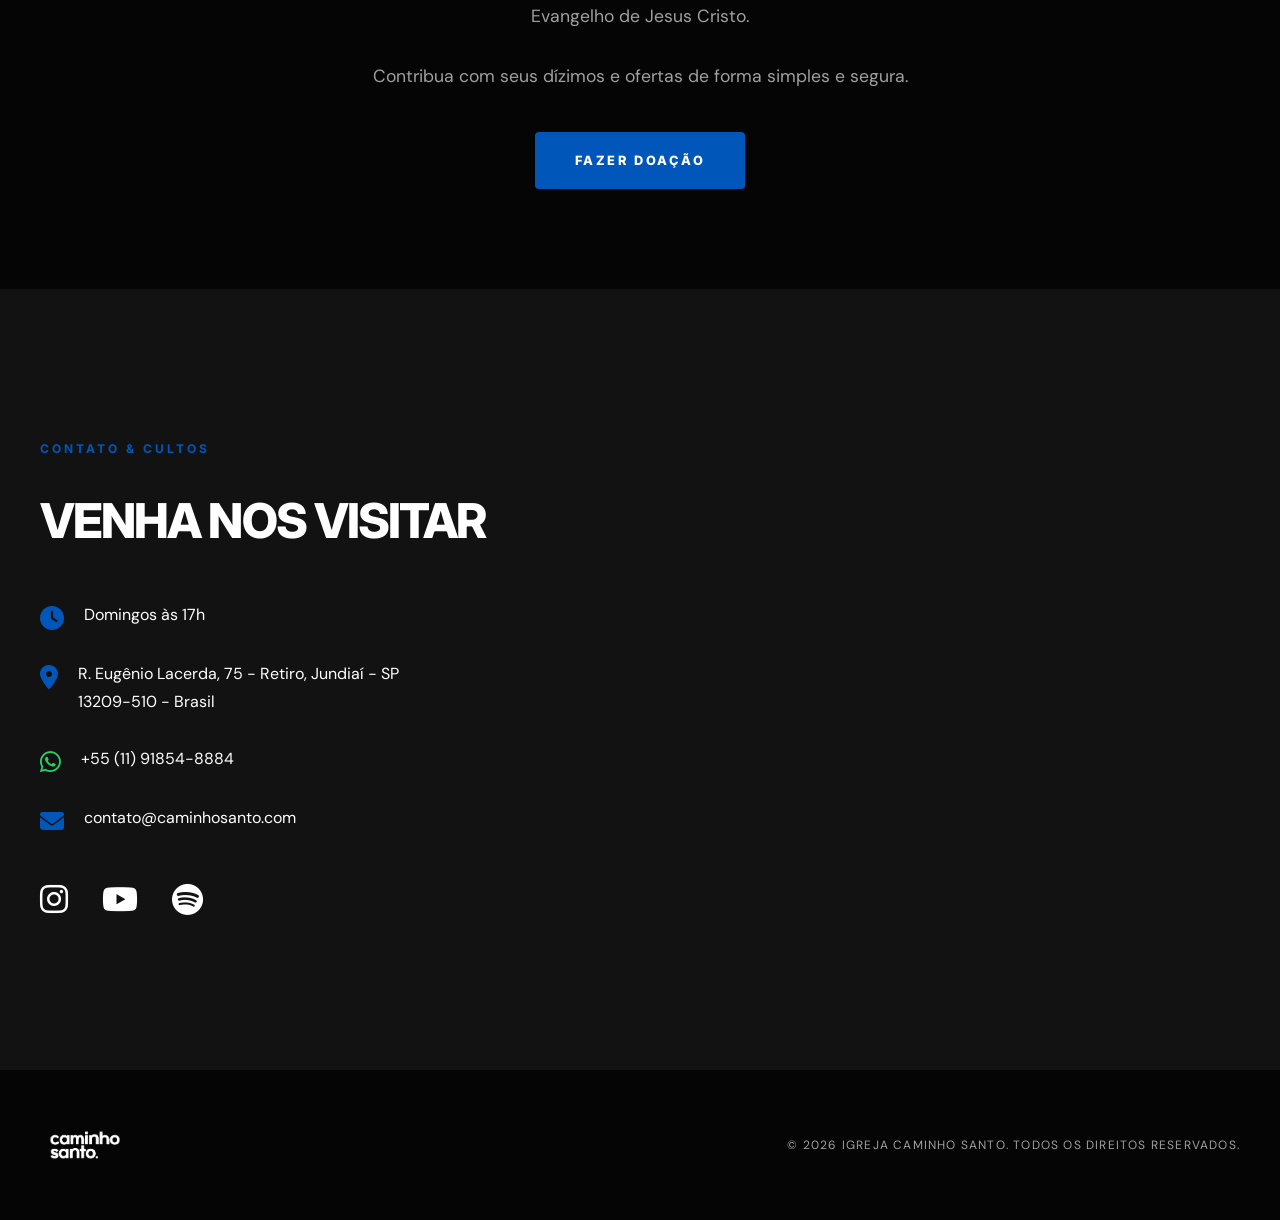
==== commit 14fbbb2c: "feat: adiciona ícone WhatsApp e email na seção de contato" ====
--- a/index.html
+++ b/index.html
@@ -1,3 +1,4 @@
+po
 <!DOCTYPE html>
 <html lang="pt-BR">
 
@@ -5,7 +6,7 @@
     <meta charset="UTF-8">
     <meta name="viewport" content="width=device-width, initial-scale=1.0">
     <title>Igreja Caminho Santo | Jundiaí - SP</title>
-    
+
     <!-- Favicon -->
     <link rel="icon" type="image/svg+xml" href="assets/LOGO ICS.svg">
     <link rel="icon" type="image/png" href="assets/logo-ics.png">
@@ -129,7 +130,8 @@
                             <span class="subtitle">FAÇA PARTE DA NOSSA EQUIPE</span>
                             <h1>SEJA UM <br><span>VOLUNTÁRIO</span></h1>
                             <div class="cta-group">
-                                <a href="https://forms.gle/cna1VsCorgvgGhZr7" target="_blank" class="btn btn-primary">QUERO SERVIR</a>
+                                <a href="https://forms.gle/cna1VsCorgvgGhZr7" target="_blank"
+                                    class="btn btn-primary">QUERO SERVIR</a>
                             </div>
                         </div>
                     </div>
@@ -393,7 +395,8 @@
                             encontros quinzenais de discipulado.
 
                         </p>
-                        <a href="https://forms.gle/cna1VsCorgvgGhZr7" target="_blank" class="btn btn-primary" style="margin-top: 10px;">QUERO SER UM VOLUNTÁRIO</a>
+                        <a href="https://forms.gle/cna1VsCorgvgGhZr7" target="_blank" class="btn btn-primary"
+                            style="margin-top: 10px;">QUERO SER UM VOLUNTÁRIO</a>
                     </div>
                 </div>
             </div>
@@ -430,9 +433,15 @@
                         <p>R. Eugênio Lacerda, 75 - Retiro, Jundiaí - SP<br>13209-510 - Brasil</p>
                     </div>
                     <div class="info-item">
-                        <i class="fas fa-phone"></i>
+                        <i class="fab fa-whatsapp" style="color: #25D366;"></i>
                         <a href="https://wa.me/5511918548884" target="_blank" class="whatsapp-link">
                             <p>+55 (11) 91854-8884</p>
+                        </a>
+                    </div>
+                    <div class="info-item">
+                        <i class="fas fa-envelope"></i>
+                        <a href="mailto:contato@caminhosanto.com" class="whatsapp-link">
+                            <p>contato@caminhosanto.com</p>
                         </a>
                     </div>
 
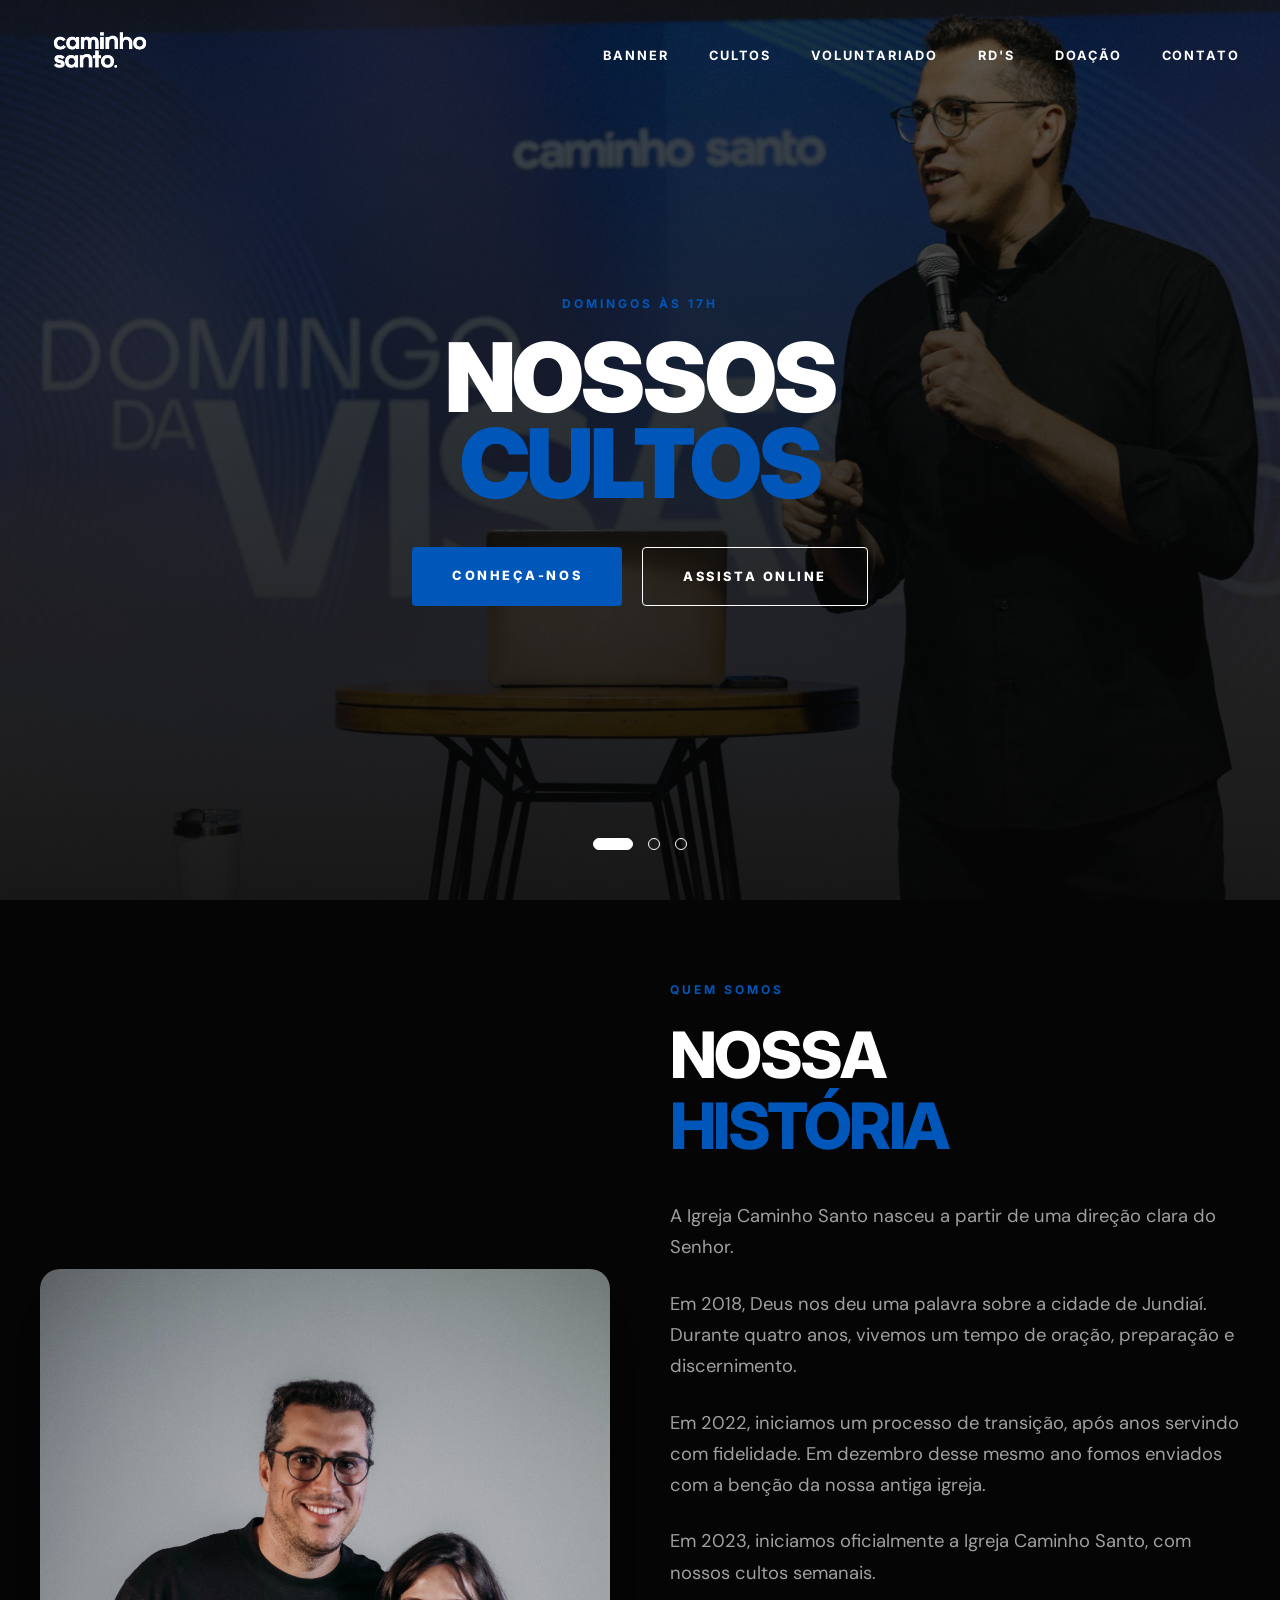
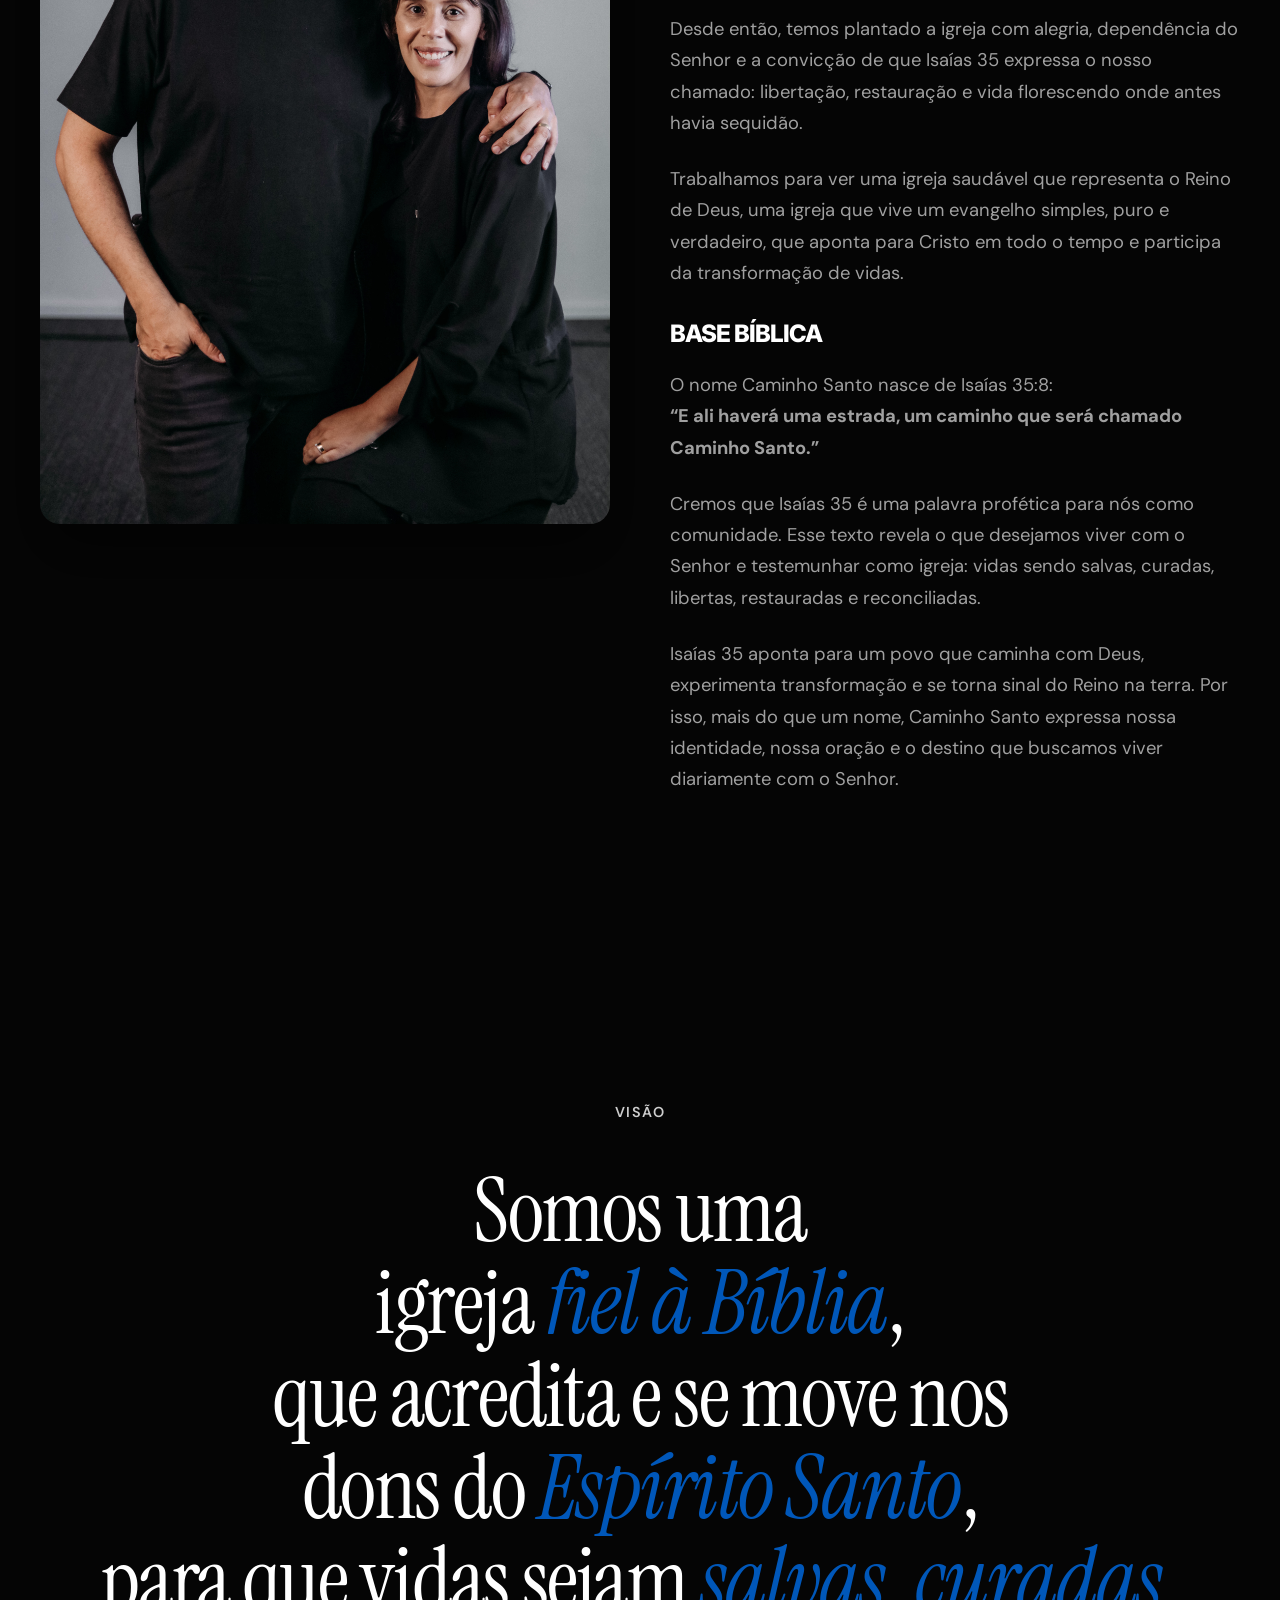
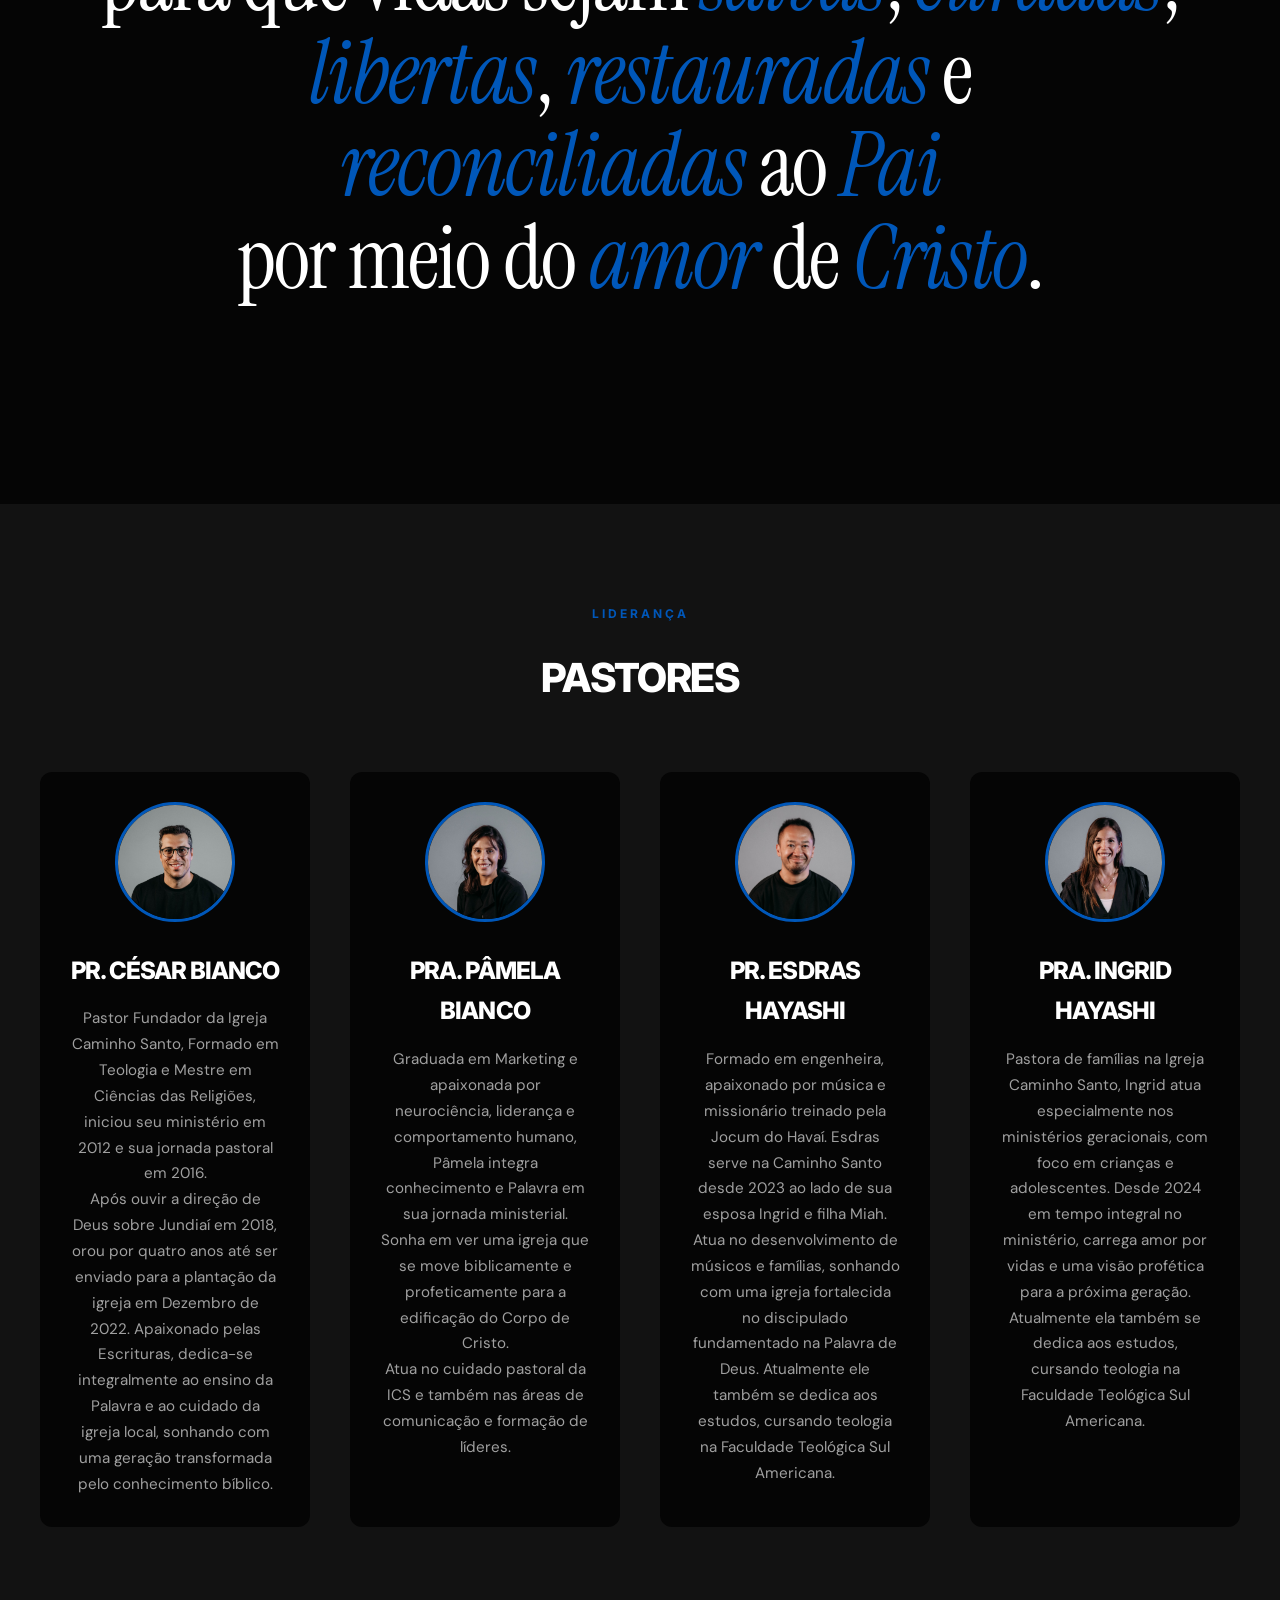
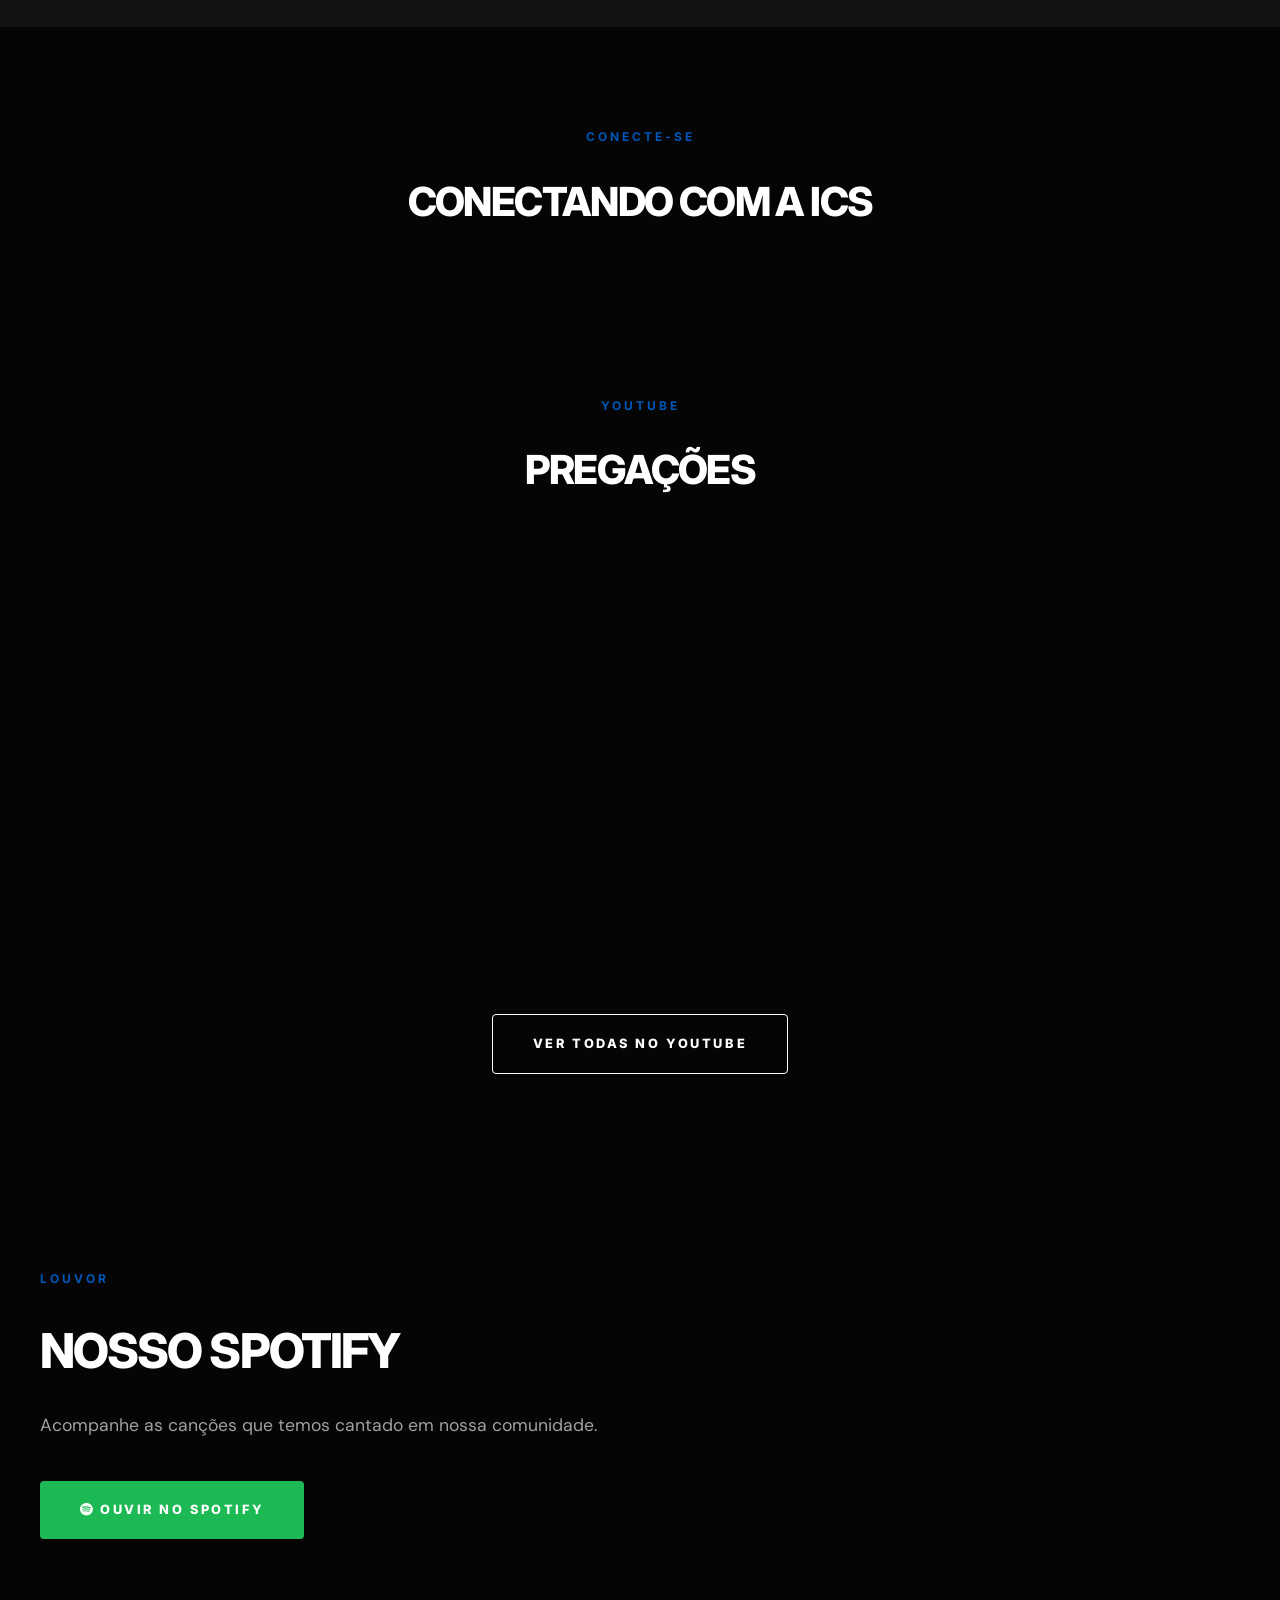
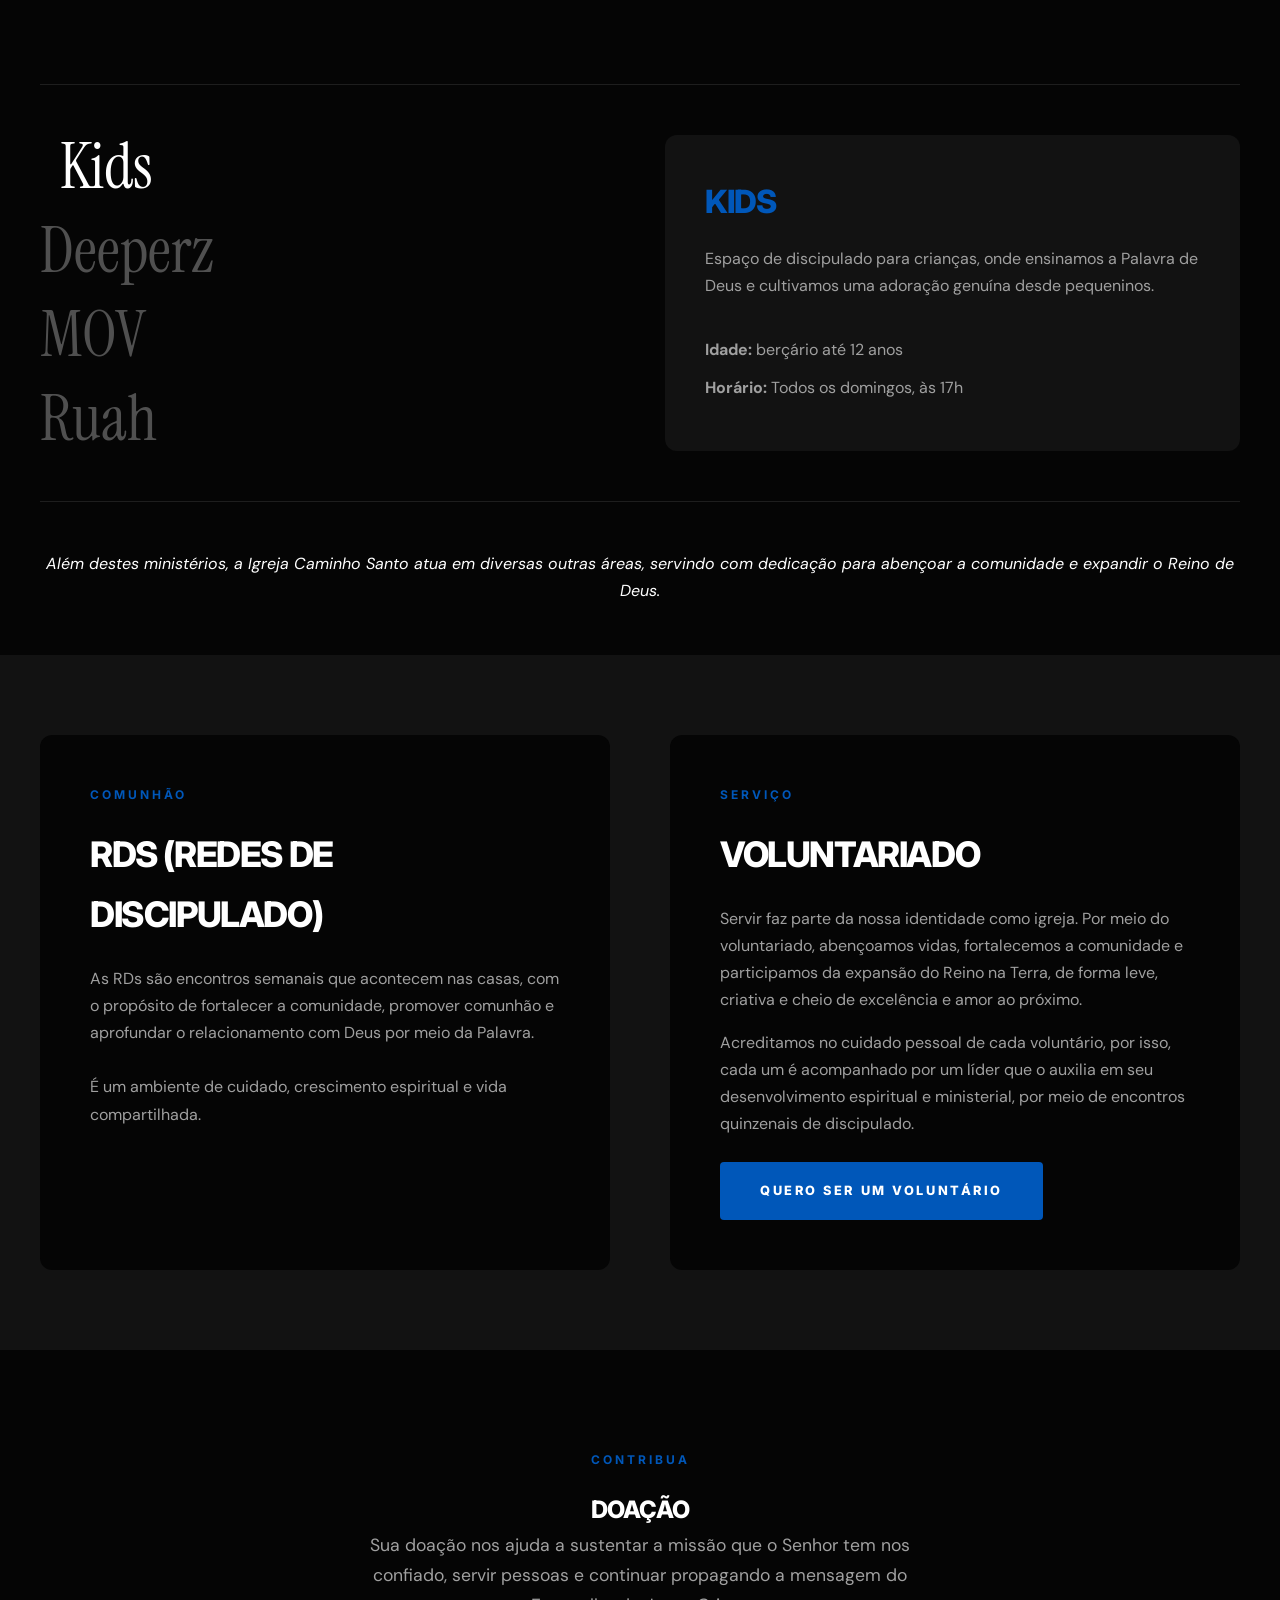
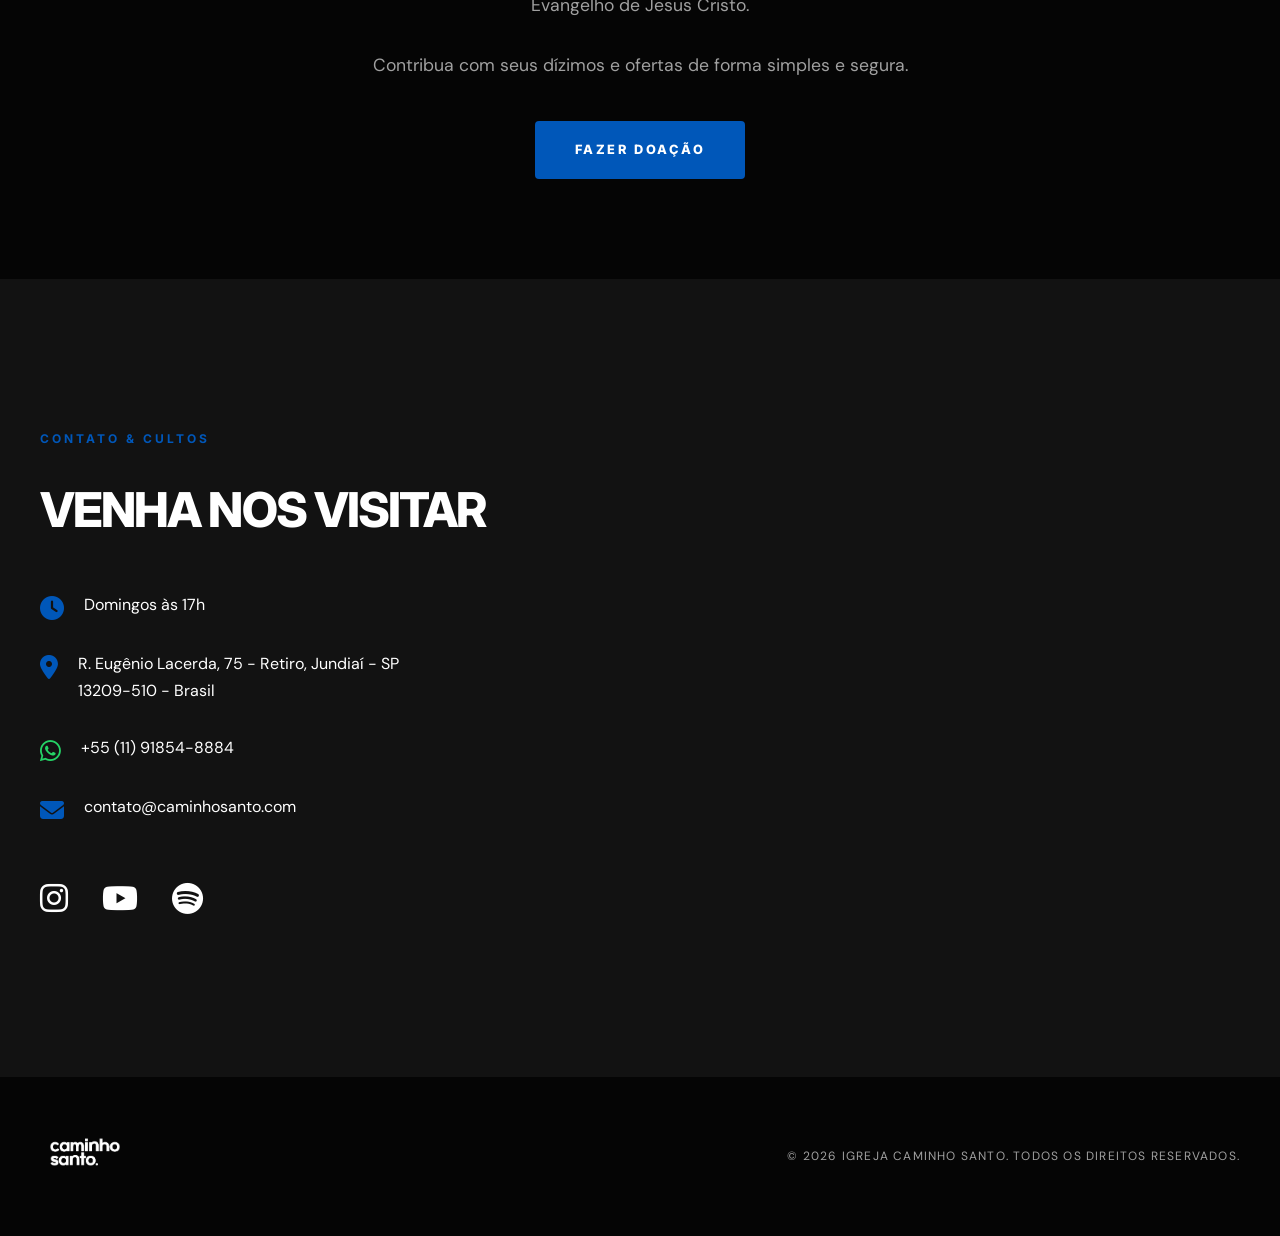
==== commit 178981f4: "fix: remove typo no DOCTYPE" ====
--- a/index.html
+++ b/index.html
@@ -1,4 +1,3 @@
-po
 <!DOCTYPE html>
 <html lang="pt-BR">
 
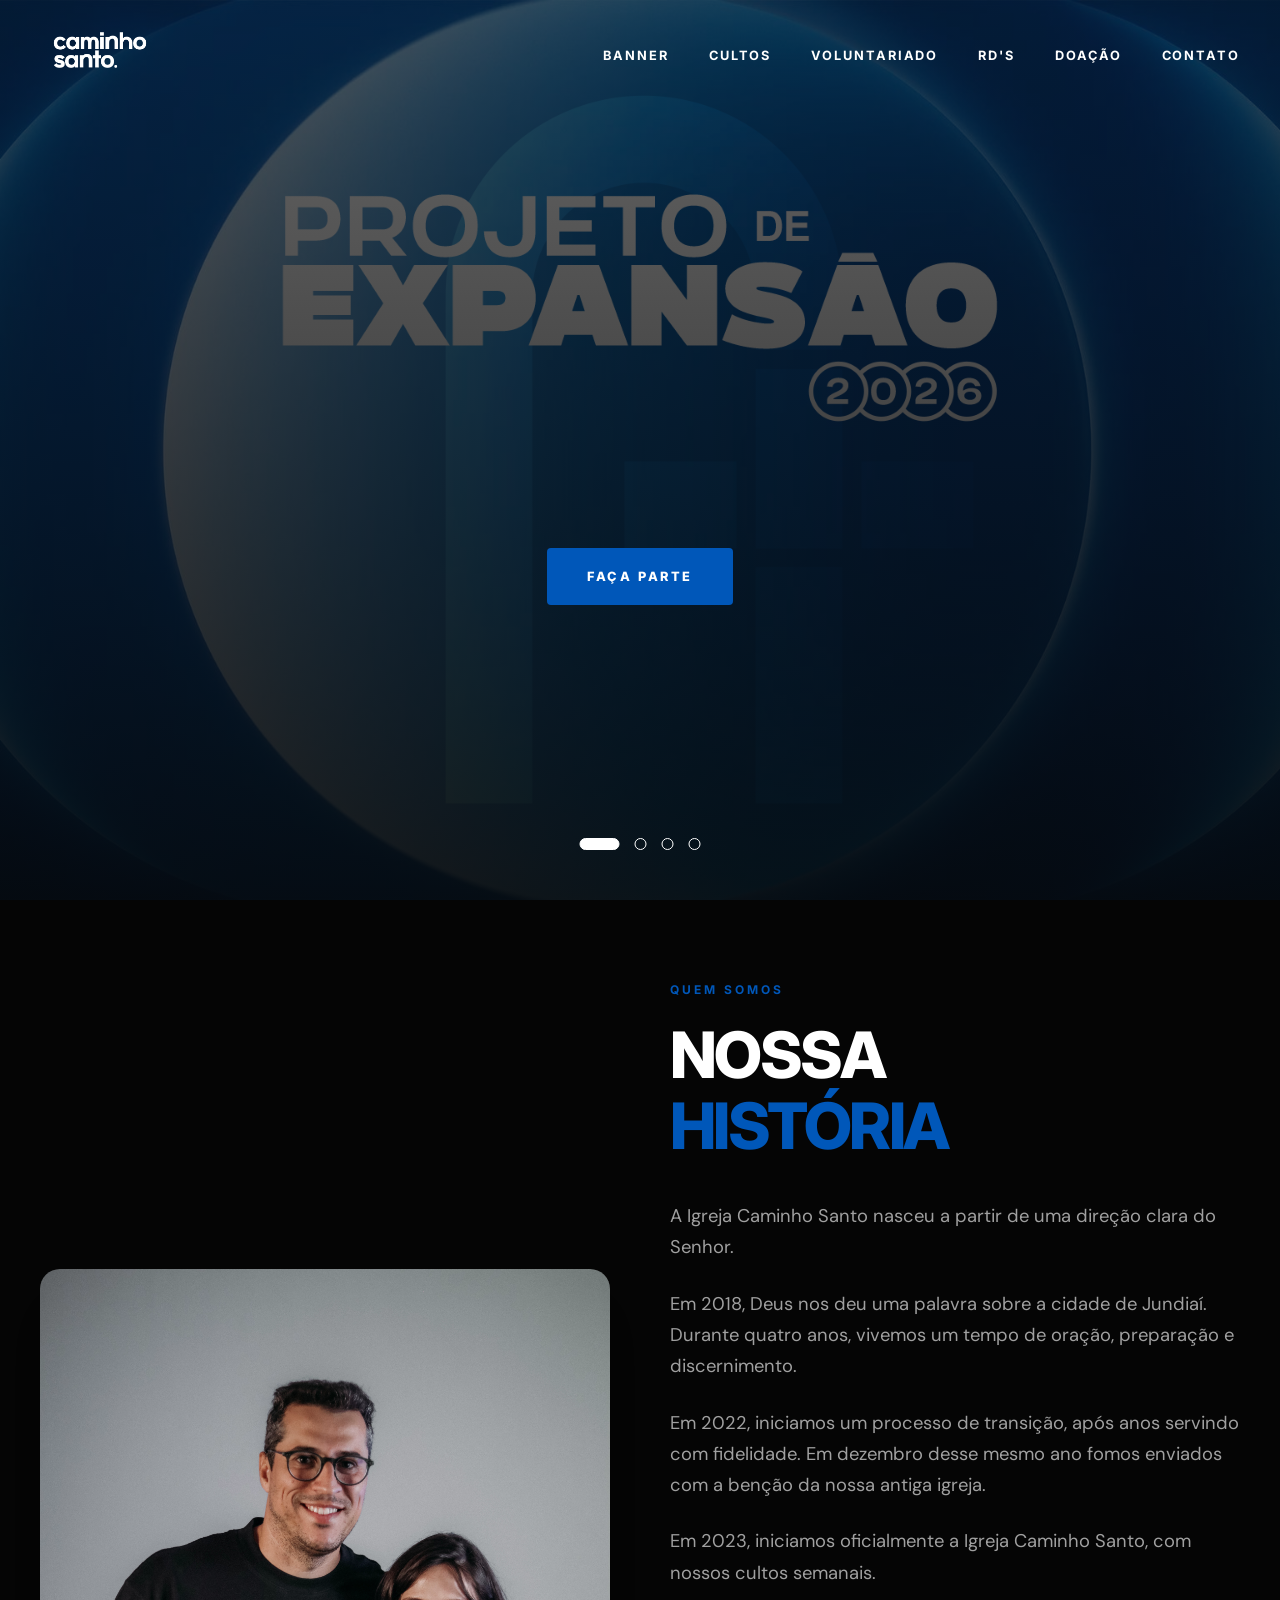
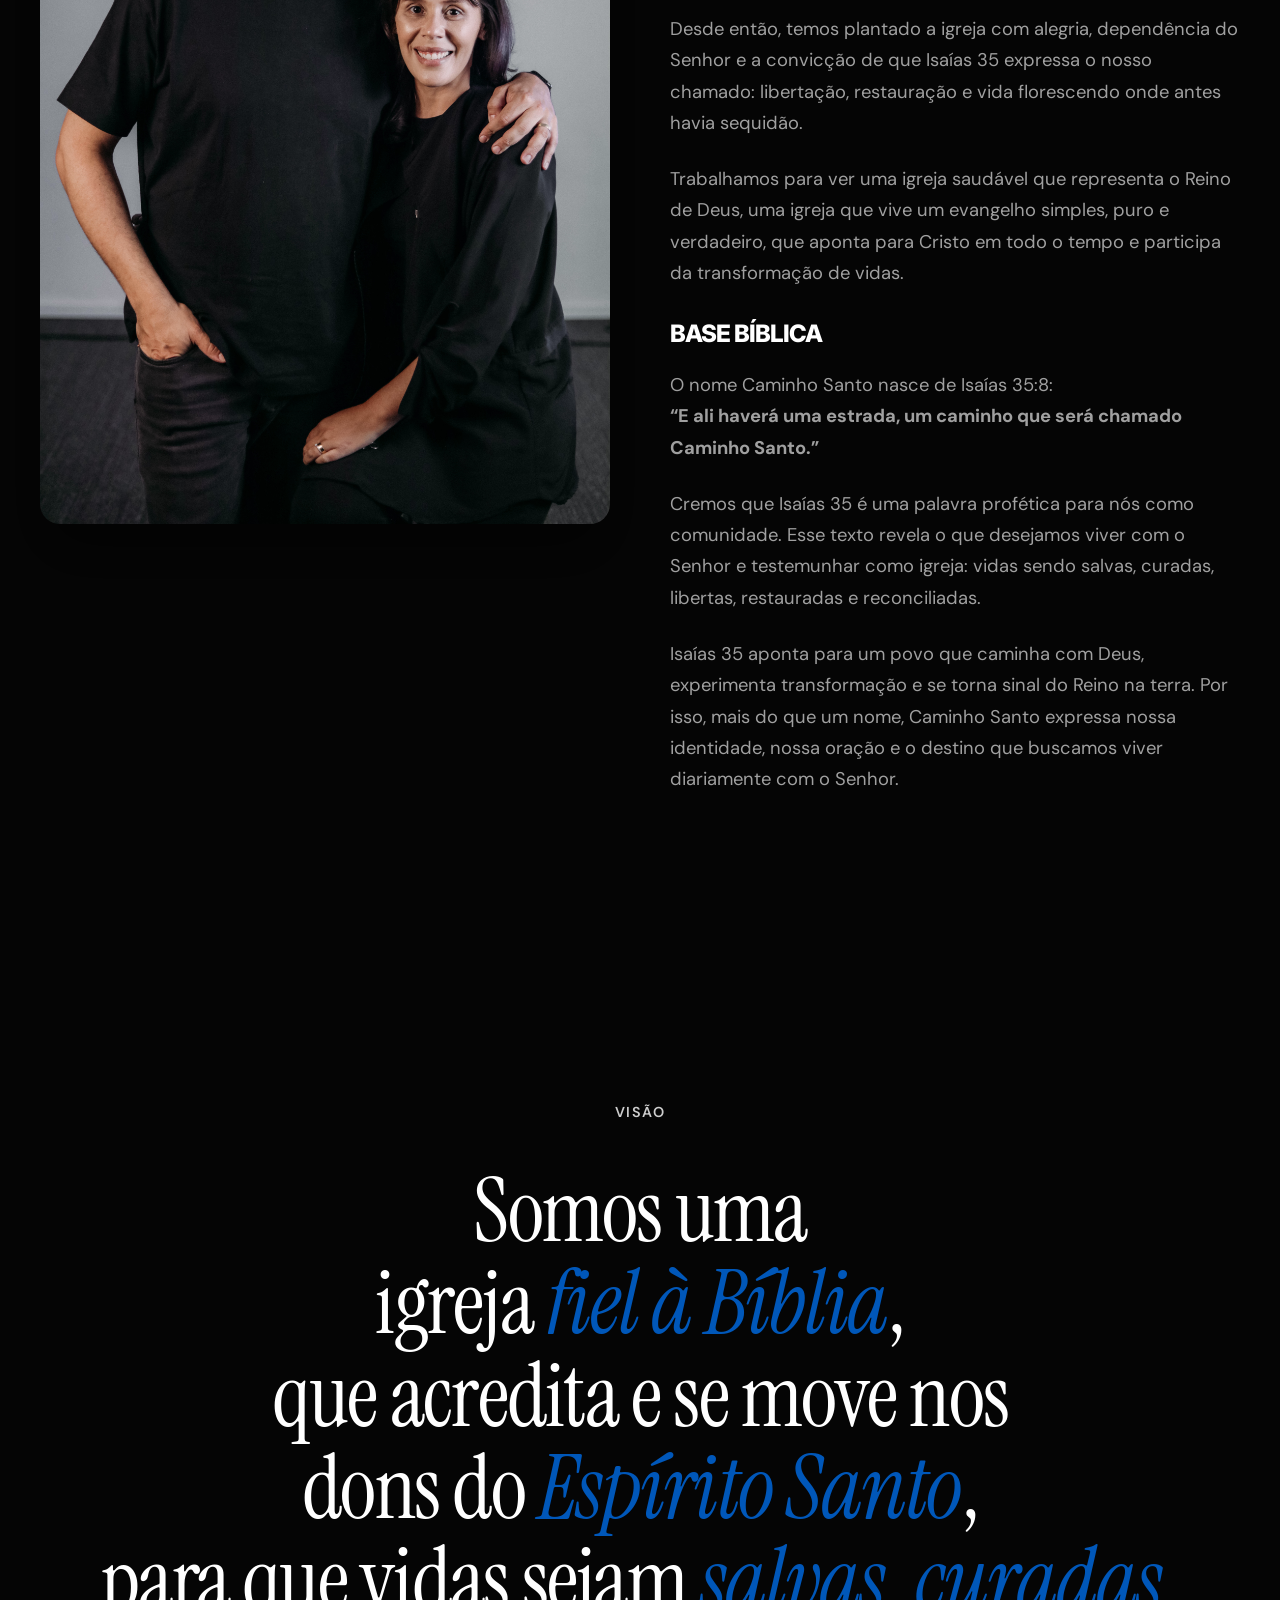
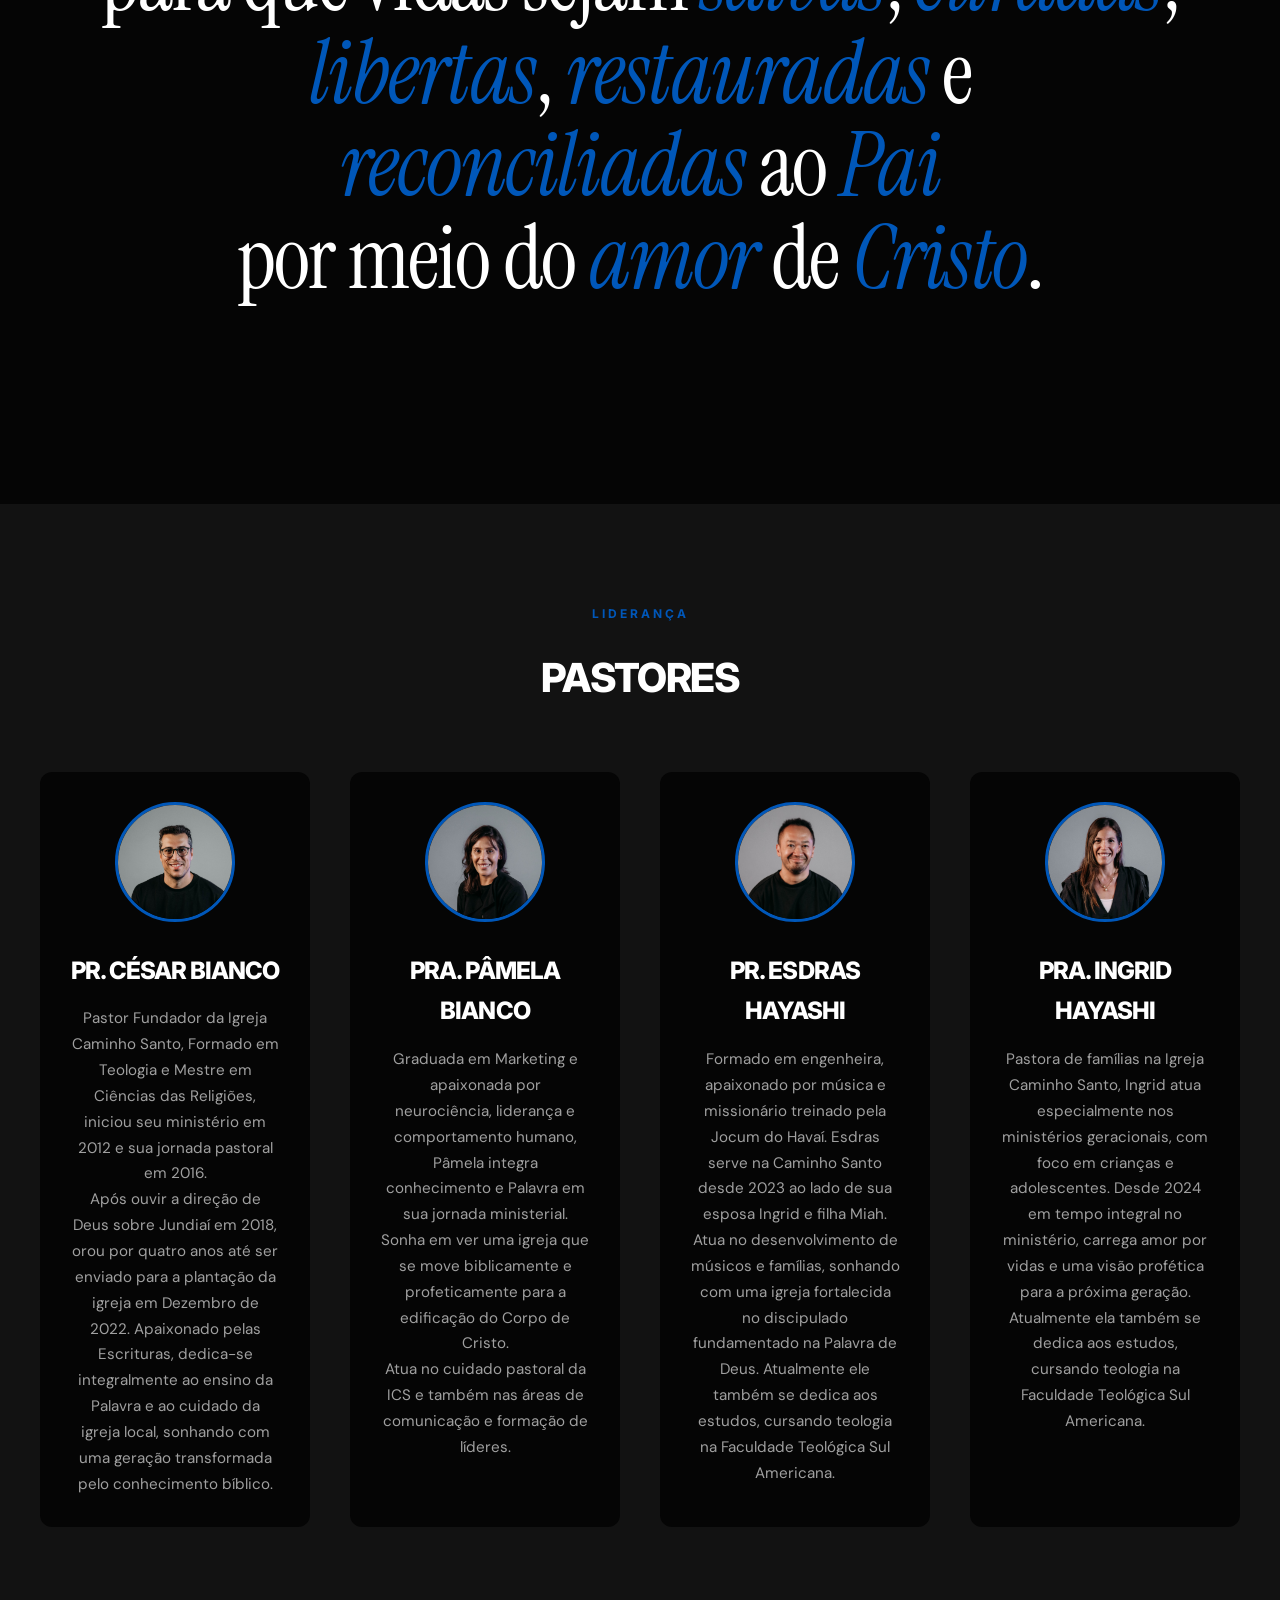
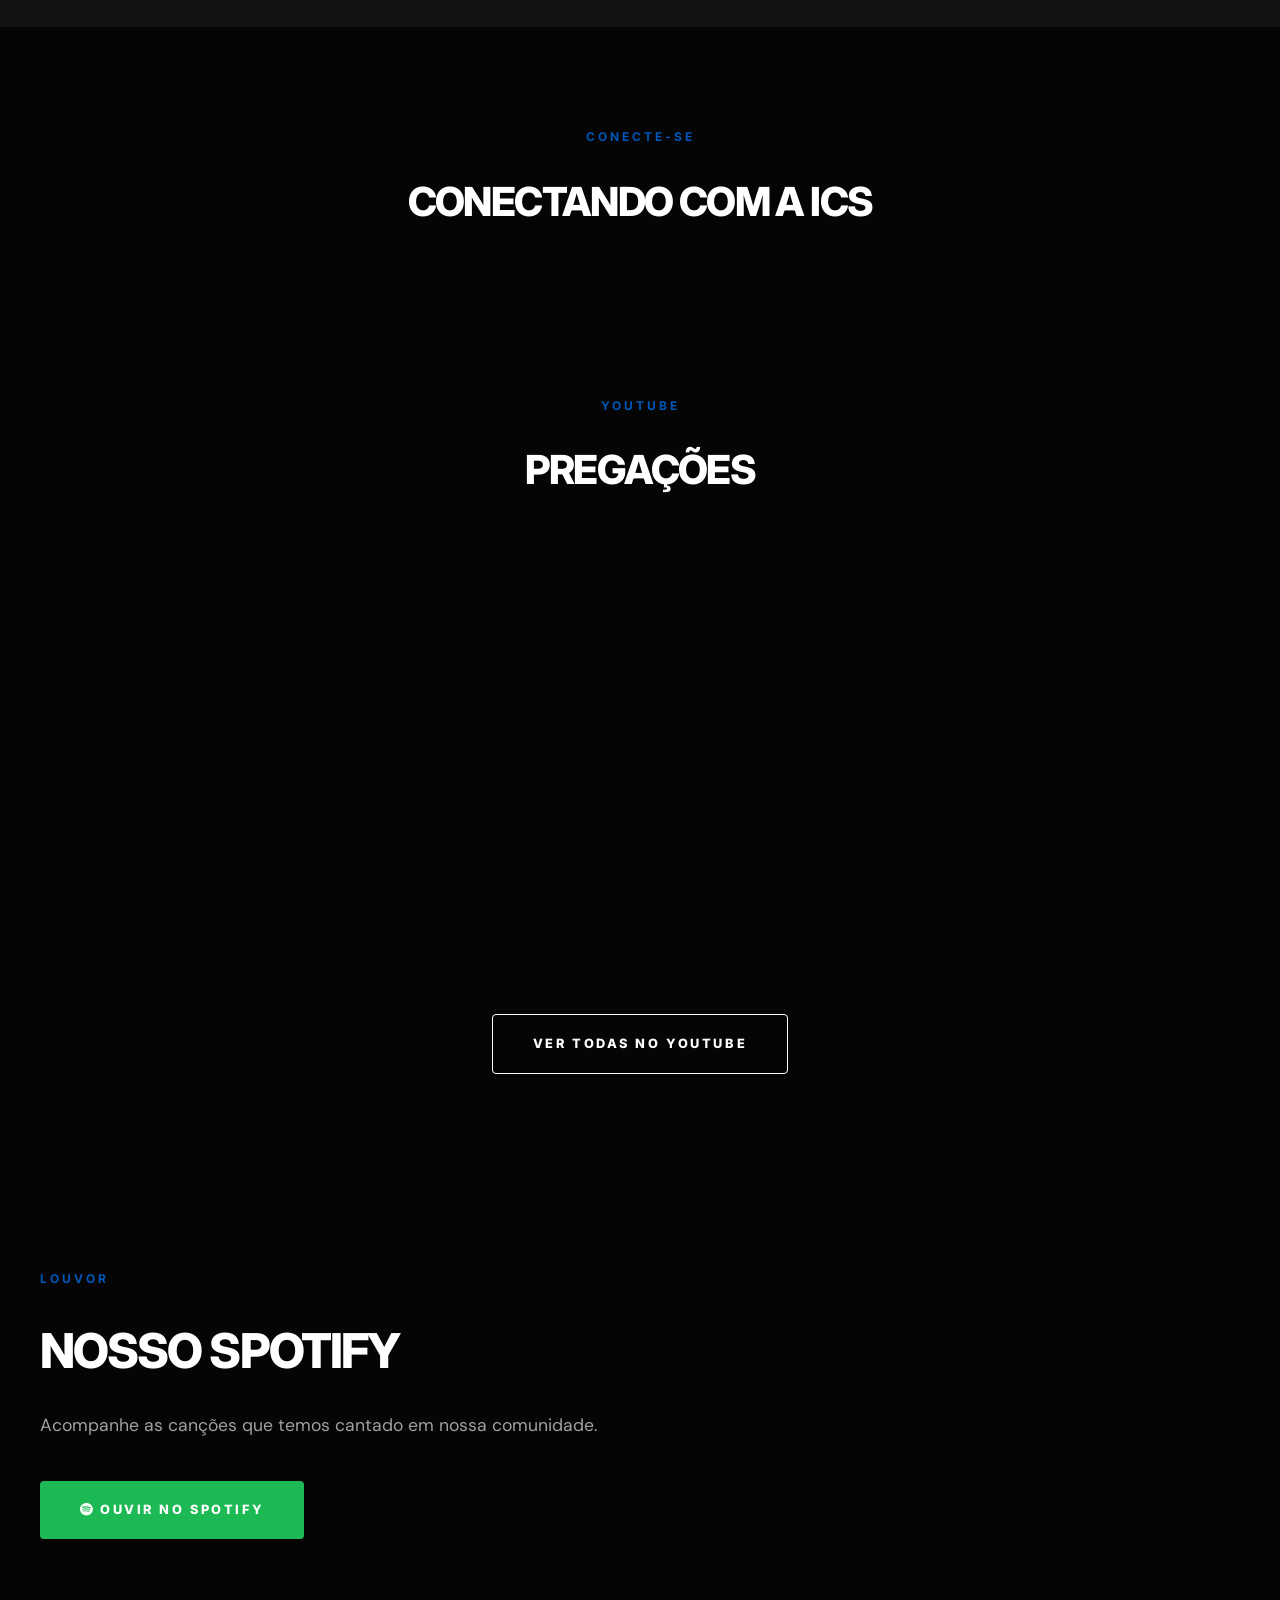
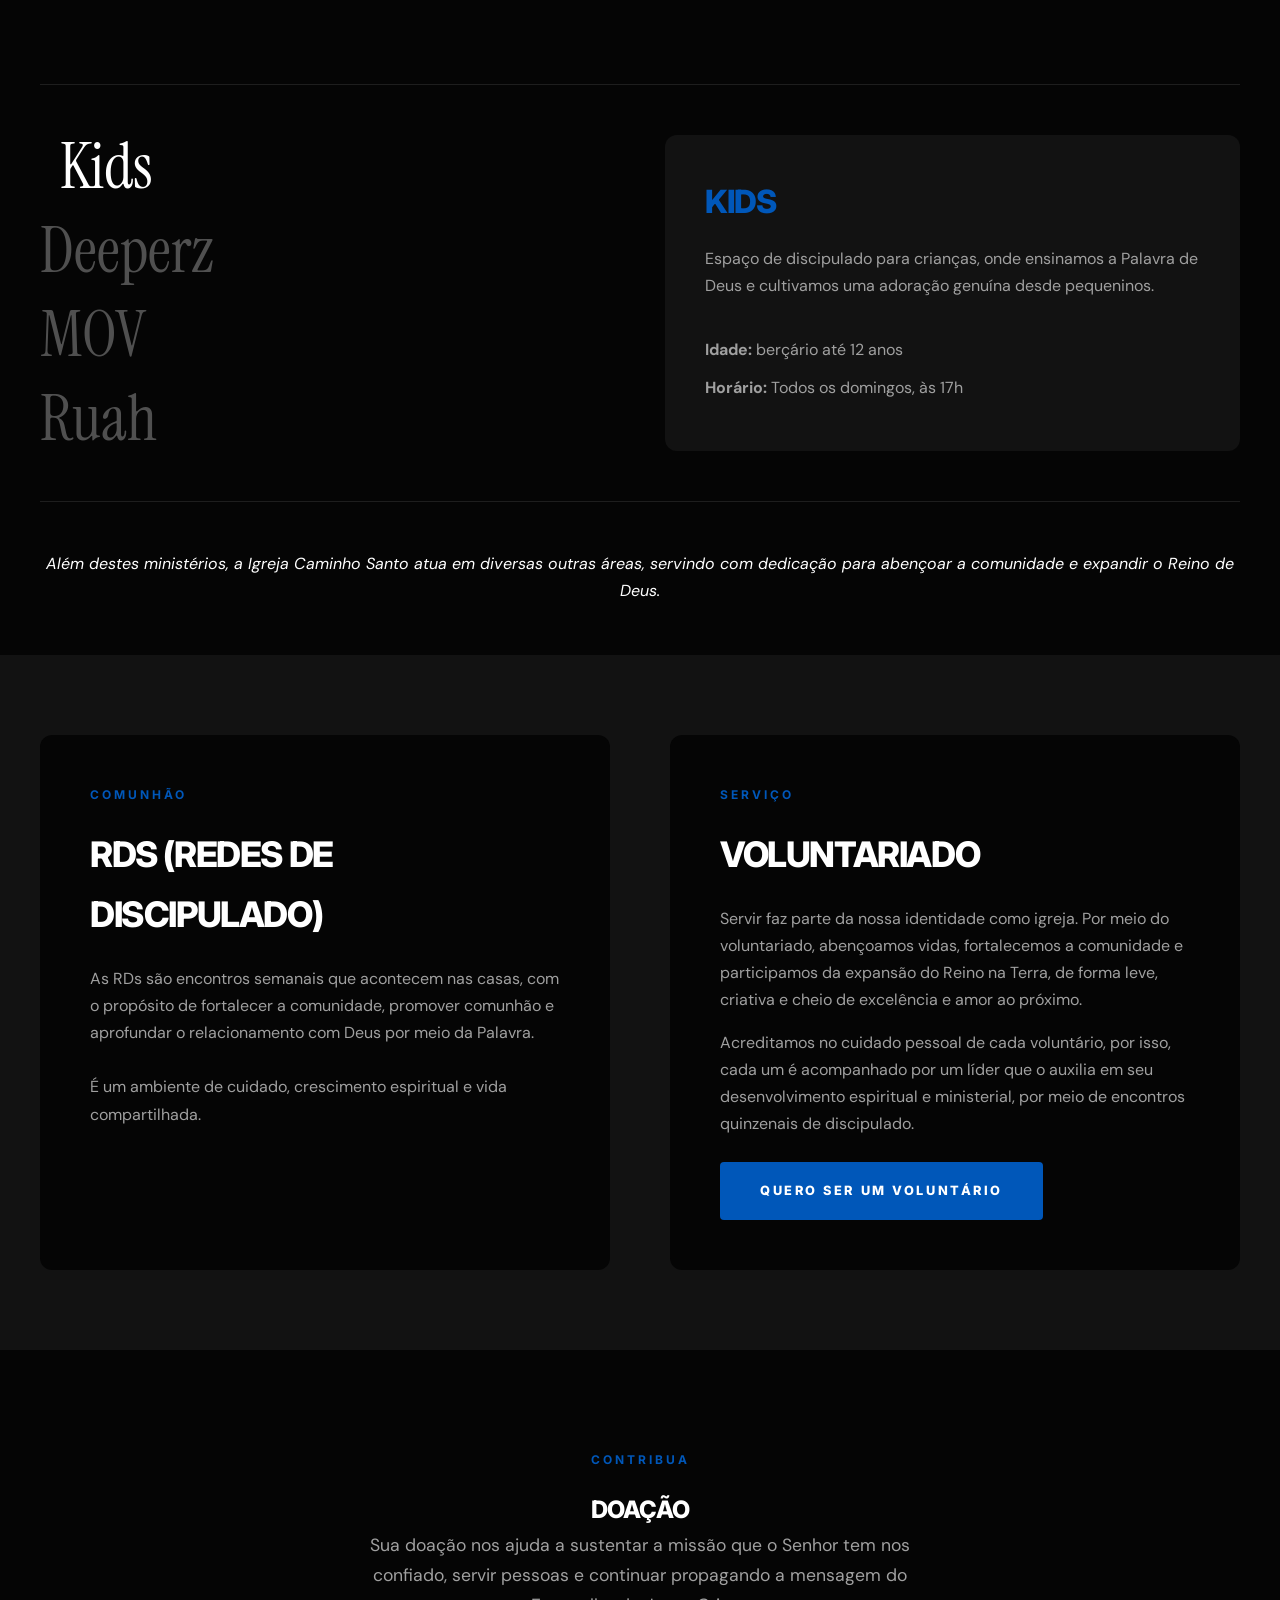
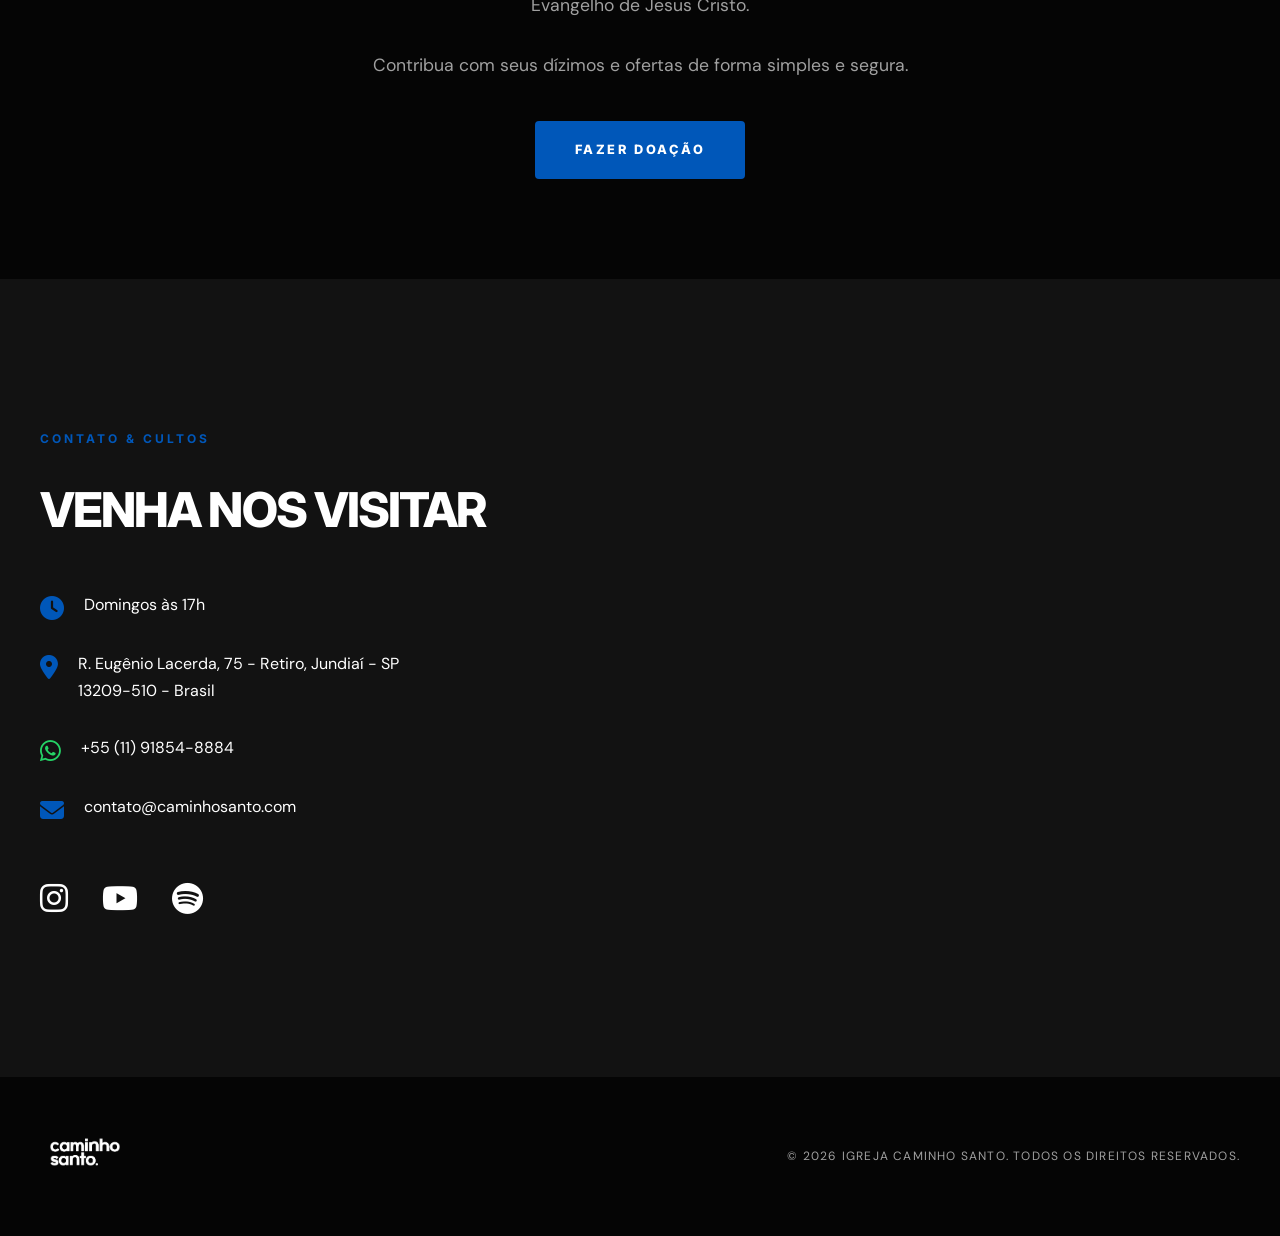
==== commit c4eee1d4: "feat: add Google Tag Manager (GTM-WJJWD4DZ) and update og:image to logo-ics.png" ====
--- a/index.html
+++ b/index.html
@@ -2,6 +2,14 @@
 <html lang="pt-BR">
 
 <head>
+    <!-- Google Tag Manager -->
+    <script>(function(w,d,s,l,i){w[l]=w[l]||[];w[l].push({'gtm.start':
+    new Date().getTime(),event:'gtm.js'});var f=d.getElementsByTagName(s)[0],
+    j=d.createElement(s),dl=l!='dataLayer'?'&l='+l:'';j.async=true;j.src=
+    'https://www.googletagmanager.com/gtm.js?id='+i+dl;f.parentNode.insertBefore(j,f);
+    })(window,document,'script','dataLayer','GTM-WJJWD4DZ');</script>
+    <!-- End Google Tag Manager -->
+
     <meta charset="UTF-8">
     <meta name="viewport" content="width=device-width, initial-scale=1.0">
     <title>Igreja Caminho Santo | Jundiaí - SP</title>
@@ -17,7 +25,7 @@
     <meta property="og:title" content="Igreja Caminho Santo | Jundiaí - SP">
     <meta property="og:description"
         content="Uma comunidade dedicada a Deus, comunhão e serviço no Bairro Retiro em Jundiaí. Venha nos visitar!">
-    <meta property="og:image" content="https://www.caminhosanto.com/assets/link-preview.jpg">
+    <meta property="og:image" content="https://www.caminhosanto.com/assets/logo-ics.png">
 
     <meta name="keywords"
         content="Igreja em Jundiaí, Igreja Caminho Santo, Bairro Retiro Jundiaí, César Bianco, Pâmela Bianco, fé cristã, comunidade evangélica">
@@ -35,7 +43,7 @@
     <meta property="og:title" content="Igreja Caminho Santo | Jundiaí - SP">
     <meta property="og:description"
         content="Bem-vindo à Igreja Caminho Santo em Jundiaí. Uma comunidade dedicada a Deus, comunhão e serviço.">
-    <meta property="og:image" content="https://www.caminhosanto.com/assets/share-image.jpg">
+    <meta property="og:image" content="https://www.caminhosanto.com/assets/logo-ics.png">
 
     <!-- Twitter -->
     <meta property="twitter:card" content="summary_large_image">
@@ -43,7 +51,7 @@
     <meta property="twitter:title" content="Igreja Caminho Santo | Jundiaí - SP">
     <meta property="twitter:description"
         content="Bem-vindo à Igreja Caminho Santo em Jundiaí. Uma comunidade dedicada a Deus, comunhão e serviço.">
-    <meta property="twitter:image" content="https://www.caminhosanto.com/assets/share-image.jpg">
+    <meta property="twitter:image" content="https://www.caminhosanto.com/assets/logo-ics.png">
 
 
     <!-- Google Fonts -->
@@ -86,6 +94,11 @@
 </head>
 
 <body>
+    <!-- Google Tag Manager (noscript) -->
+    <noscript><iframe src="https://www.googletagmanager.com/ns.html?id=GTM-WJJWD4DZ"
+    height="0" width="0" style="display:none;visibility:hidden"></iframe></noscript>
+    <!-- End Google Tag Manager (noscript) -->
+
     <header id="header">
         <nav class="container">
             <div class="logo">
@@ -112,7 +125,17 @@
         <section id="home" class="hero reveal">
             <div class="carousel" id="hero-carousel">
                 <div class="carousel-inner">
-                    <div class="carousel-item active" id="slide-cultos">
+                    <div class="carousel-item active" id="slide-expansao">
+                        <div class="overlay"></div>
+                        <div class="carousel-content">
+                            <span class="subtitle" style="visibility: hidden;">PROJETO EXPANSÃO</span>
+                            <h1 style="visibility: hidden;">PROJETO <br><span>EXPANSÃO</span></h1>
+                            <div class="cta-group">
+                                <a href="https://expansao.caminhosanto.com" class="btn btn-primary">FAÇA PARTE</a>
+                            </div>
+                        </div>
+                    </div>
+                    <div class="carousel-item" id="slide-cultos">
                         <div class="overlay"></div>
                         <div class="carousel-content">
                             <span class="subtitle">DOMINGOS ÀS 17H</span>
@@ -149,6 +172,7 @@
                     <span class="dot active" data-index="0"></span>
                     <span class="dot" data-index="1"></span>
                     <span class="dot" data-index="2"></span>
+                    <span class="dot" data-index="3"></span>
                 </div>
             </div>
         </section>
@@ -287,7 +311,7 @@
                     <div class="video-grid">
                         <div class="video-main" style="max-width: 800px; margin: 0 auto;">
                             <div class="video-container">
-                                <iframe id="yt-player" src="https://www.youtube.com/embed/I9mr3Uy2_qk" frameborder="0"
+                                <iframe id="yt-player" src="https://www.youtube.com/embed/ziwNJlR7mf8" frameborder="0"
                                     allow="autoplay; fullscreen; encrypted-media; picture-in-picture;"
                                     allowfullscreen></iframe>
                             </div>
--- a/style.css
+++ b/style.css
@@ -156,6 +156,10 @@
     justify-content: center;
     background-size: cover;
     background-position: center;
+}
+
+#slide-expansao {
+    background-image: url('expansao.png');
 }
 
 #slide-cultos {
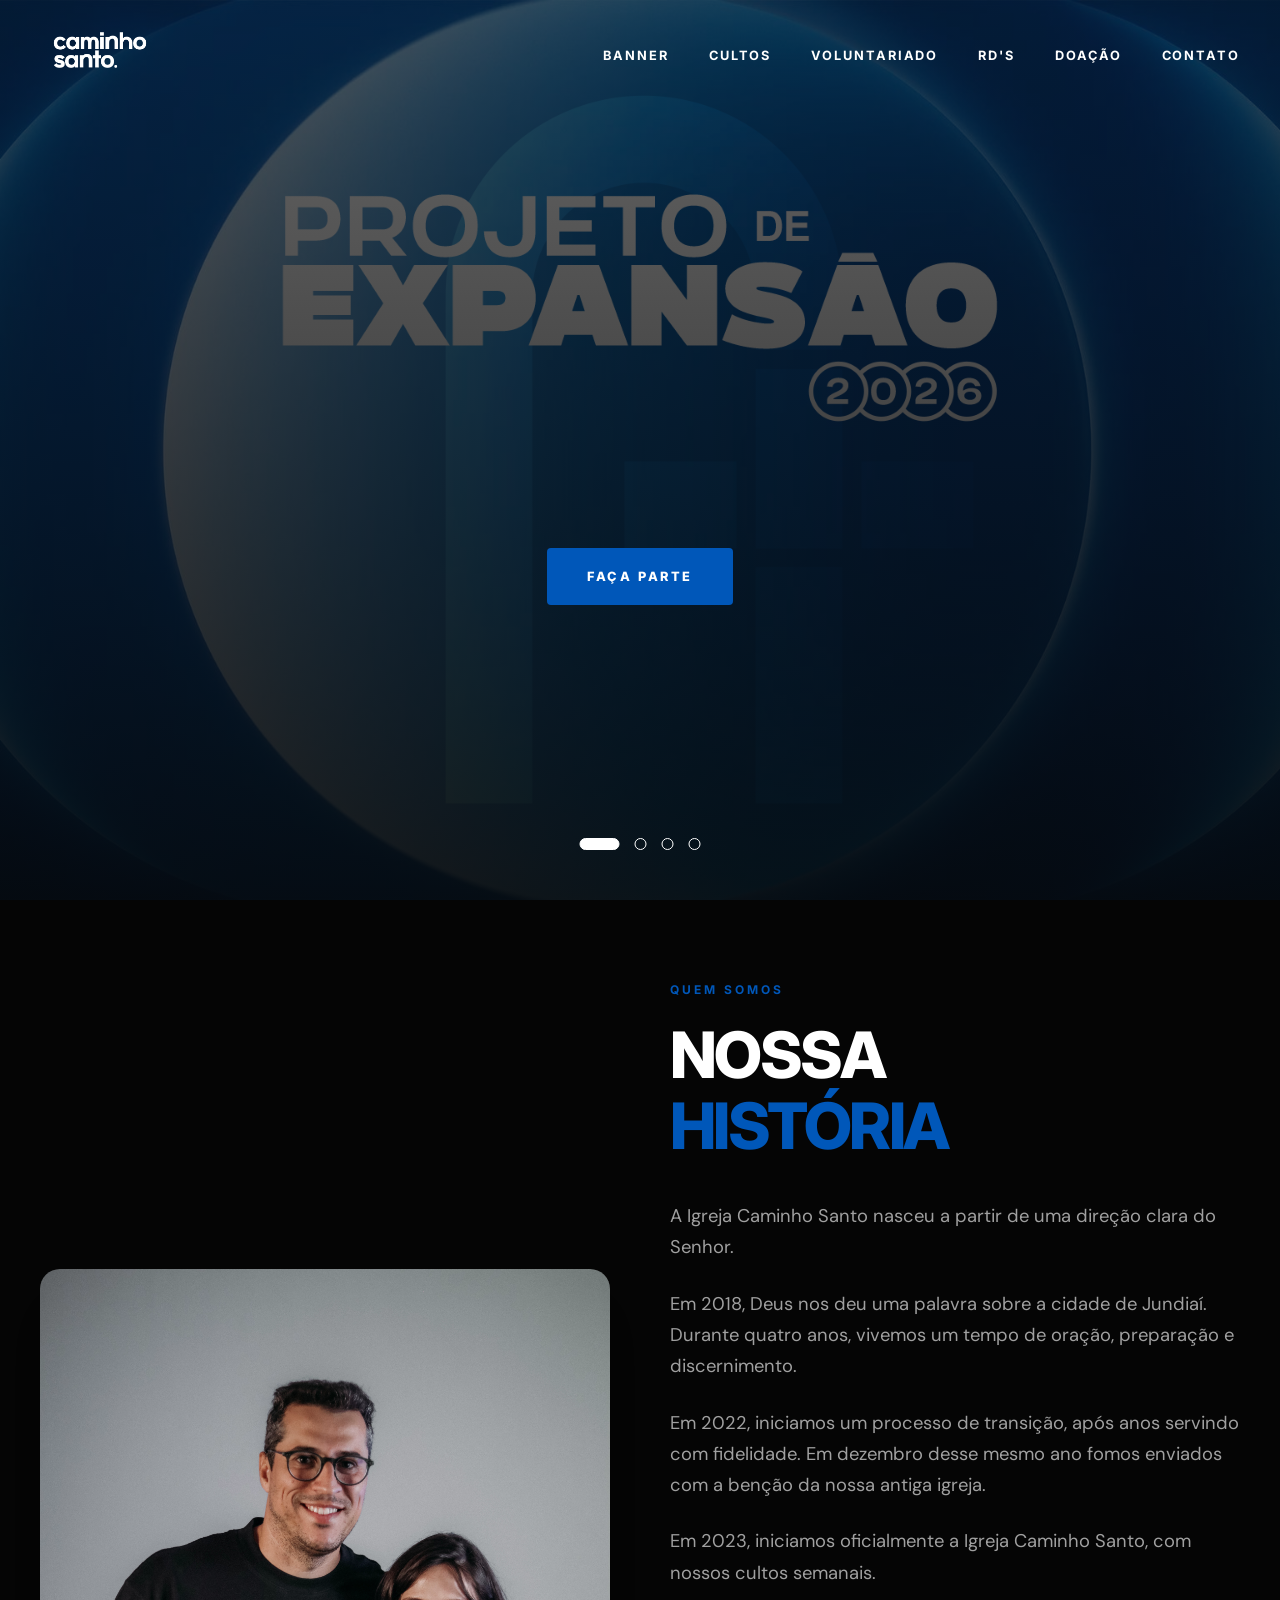
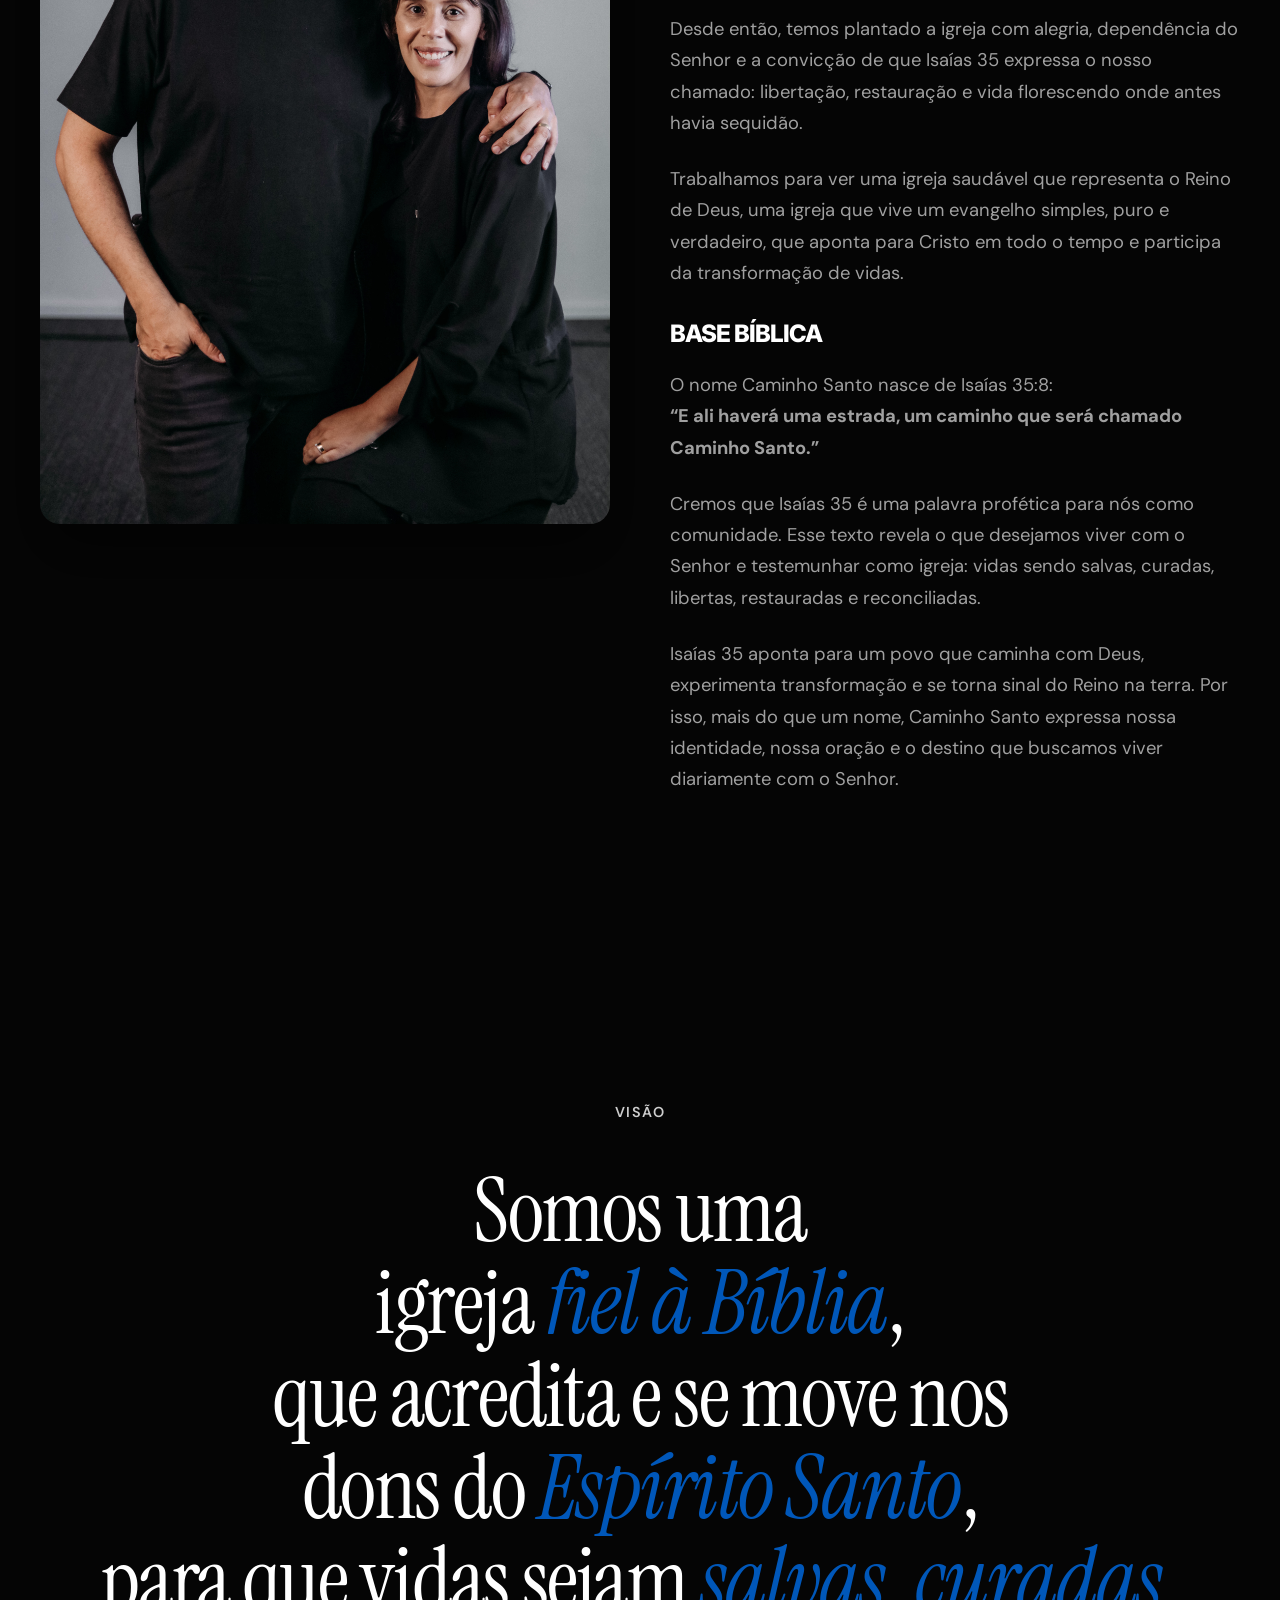
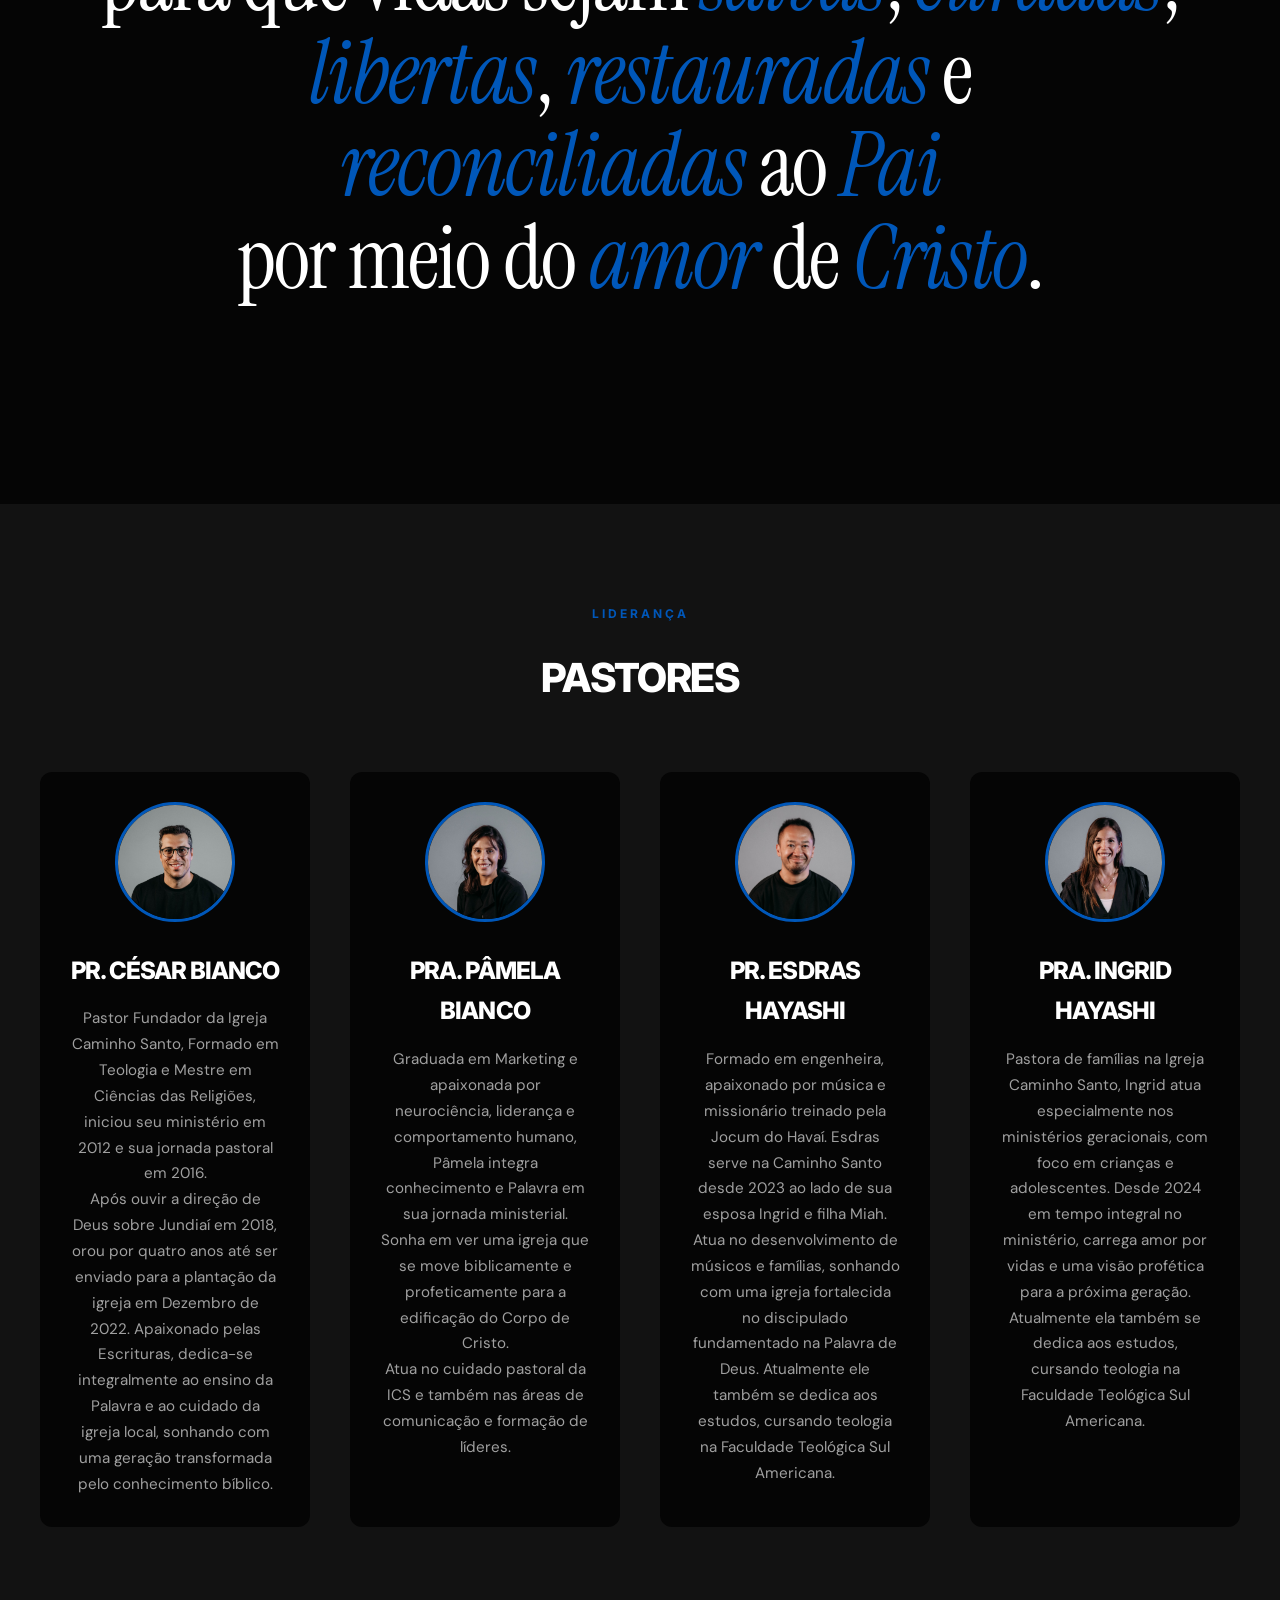
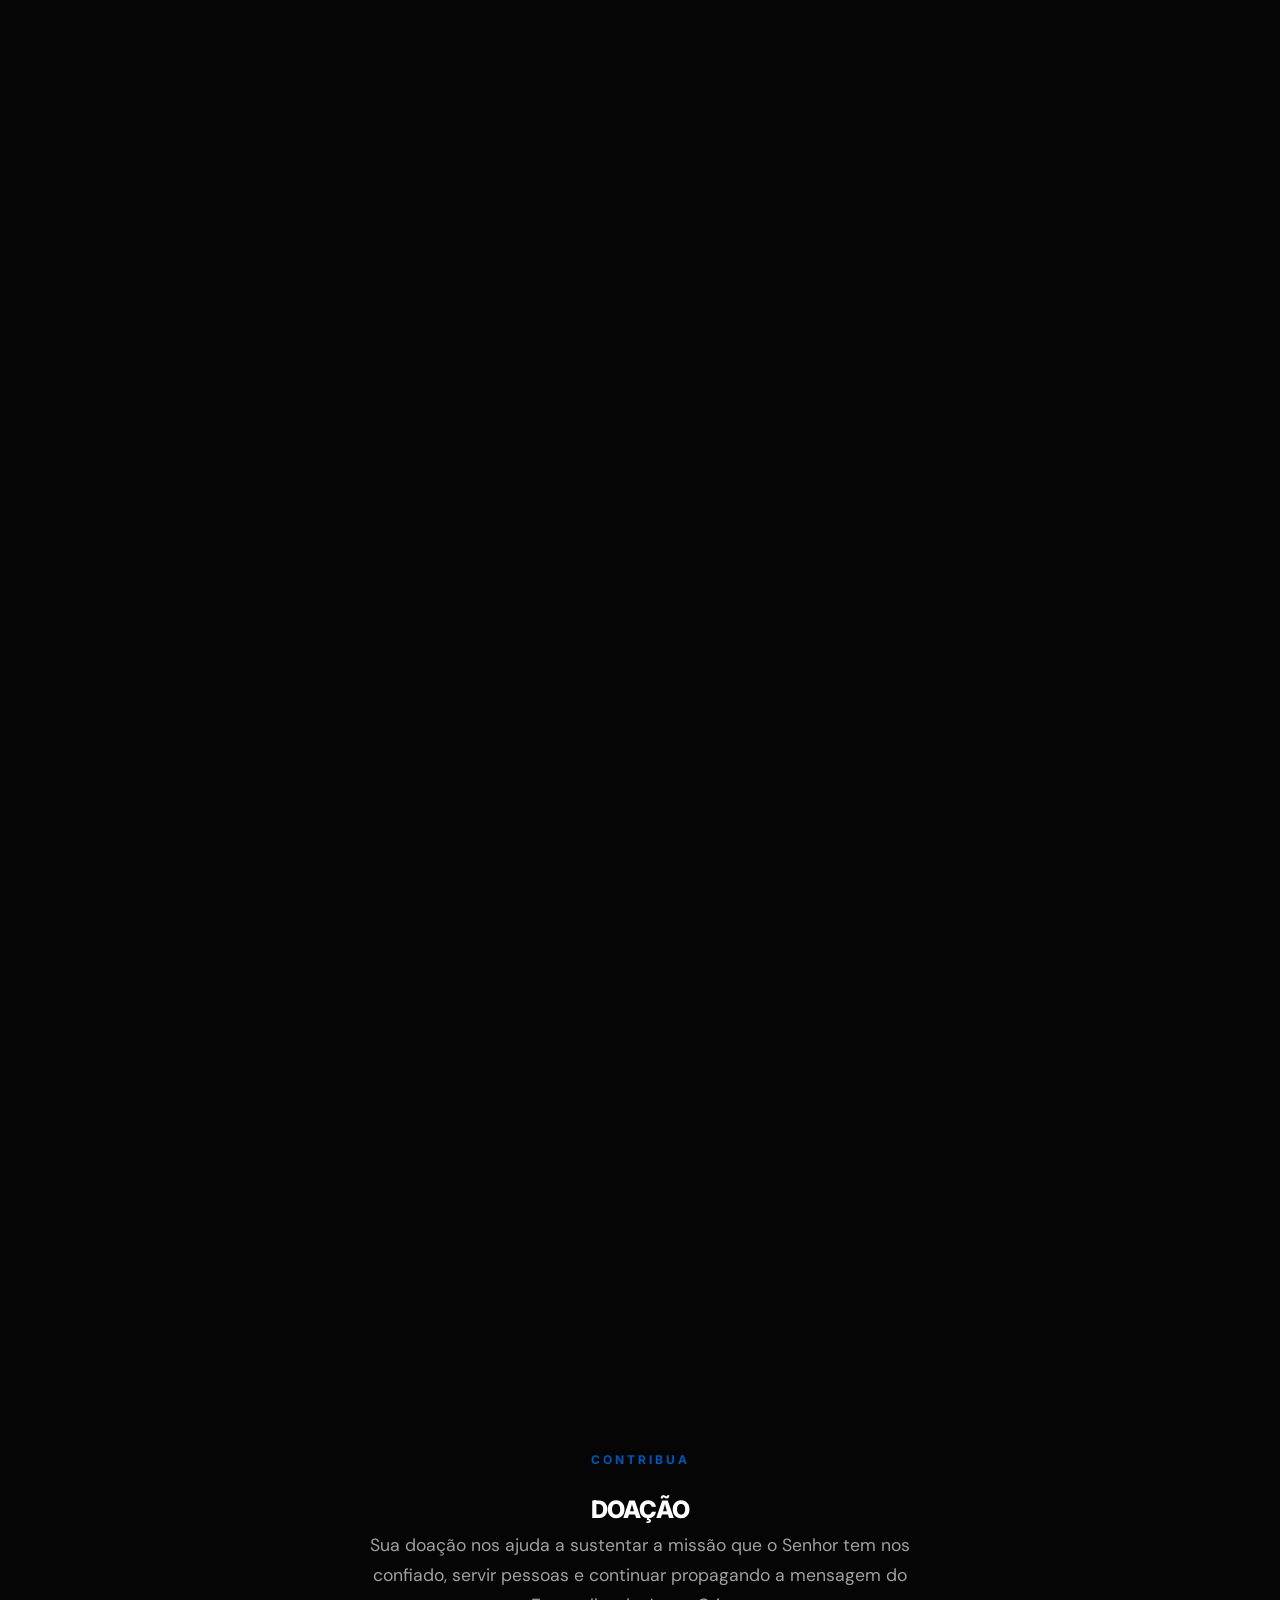
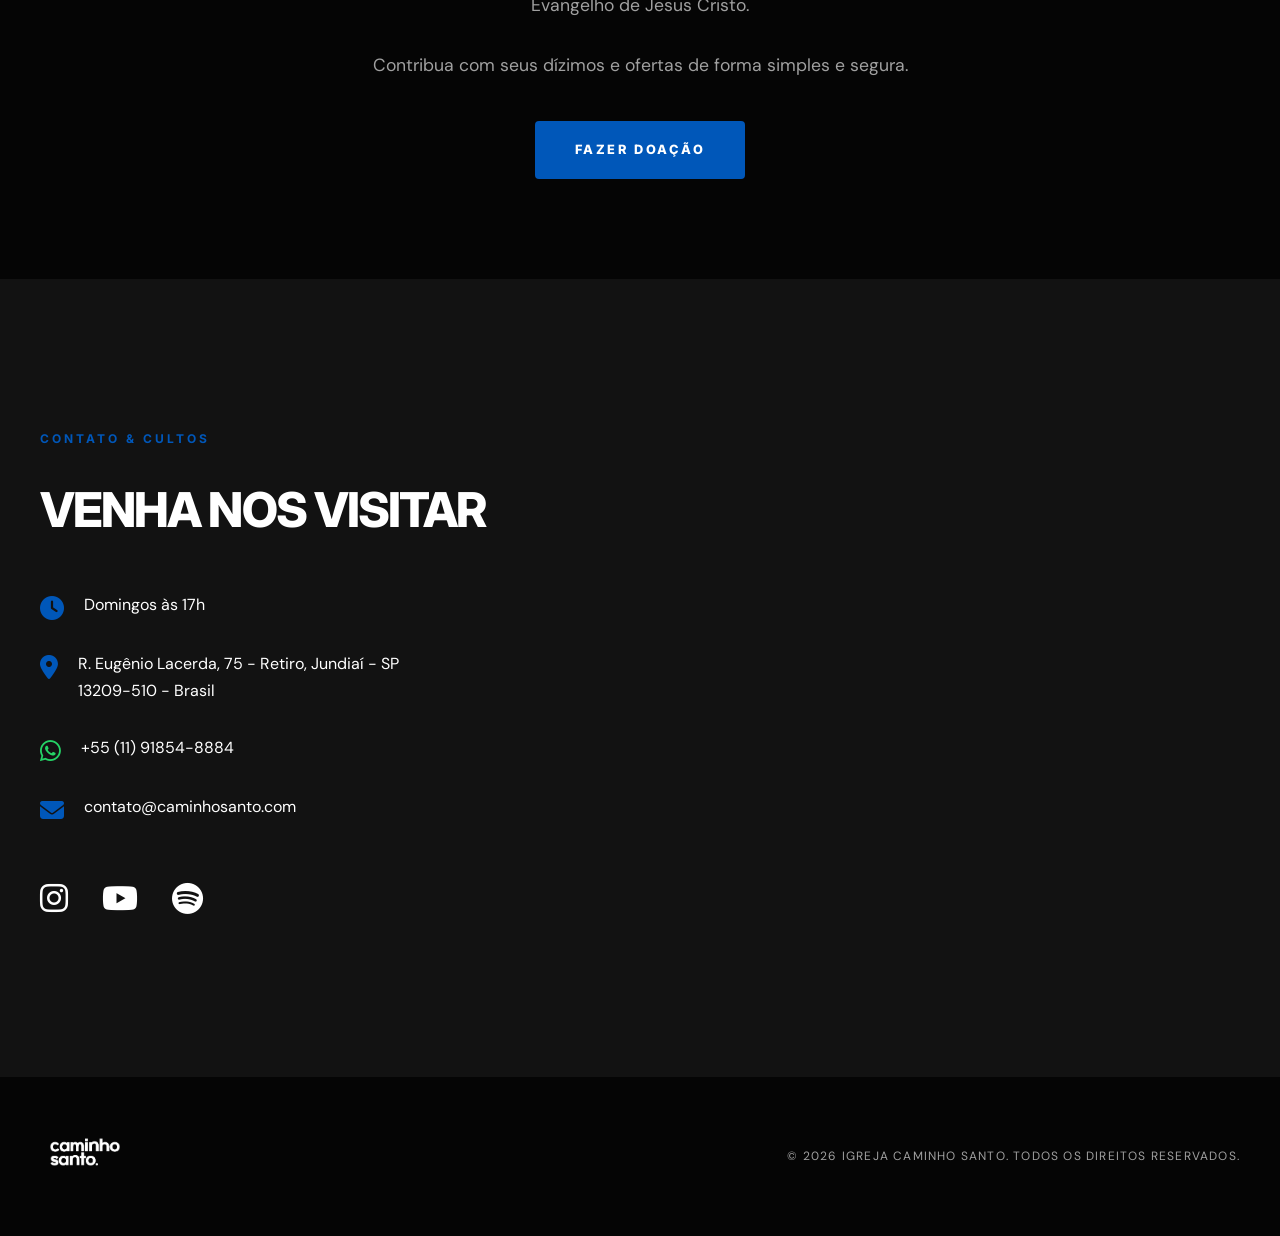
==== commit 745a904e: "refactor(video): substitui carregamento dinamico no browser por script server-side Remove o loader v" ====
--- a/index.html
+++ b/index.html
@@ -311,7 +311,7 @@
                     <div class="video-grid">
                         <div class="video-main" style="max-width: 800px; margin: 0 auto;">
                             <div class="video-container">
-                                <iframe id="yt-player" src="https://www.youtube.com/embed/ziwNJlR7mf8" frameborder="0"
+                                <iframe id="yt-player" src="https://www.youtube.com/embed/f8FXmAQ4X0c" frameborder="0"
                                     allow="autoplay; fullscreen; encrypted-media; picture-in-picture;"
                                     allowfullscreen></iframe>
                             </div>
@@ -500,7 +500,7 @@
         </div>
     </footer>
 
-    <script src="main.js"></script>
+    <script src="main.js?v=1.3"></script>
 </body>
 
 </html>
--- a/style.css
+++ b/style.css
@@ -743,4 +743,223 @@
     .ministerio-item.active {
         transform: translateX(10px);
     }
-}+}
+
+/* Devocionais Page */
+.devocional-intro {
+    text-align: center;
+    padding: 180px 0 48px 0;
+    background:
+        radial-gradient(circle at top center, rgba(0, 87, 185, 0.18), transparent 40%),
+        linear-gradient(to bottom, rgba(5, 5, 5, 0.82), var(--black));
+    position: relative;
+}
+
+.devocional-intro .container {
+    max-width: 1080px;
+}
+
+.devocional-intro h1 {
+    font-size: 4.5rem;
+    line-height: 0.9;
+    font-weight: 900;
+    margin-bottom: 18px;
+    letter-spacing: -0.05em;
+    font-family: 'Inter', sans-serif;
+    text-transform: uppercase;
+}
+
+.devocional-intro h1 span {
+    color: var(--primary);
+}
+
+.devocional-intro p {
+    font-size: 1.08rem;
+    color: var(--text-muted);
+    max-width: 760px;
+    margin: 0 auto;
+    line-height: 1.6;
+}
+
+.devocional-highlights {
+    display: flex;
+    justify-content: center;
+    gap: 12px;
+    flex-wrap: wrap;
+    margin-top: 32px;
+}
+
+.devocional-pill {
+    display: inline-flex;
+    align-items: center;
+    justify-content: center;
+    padding: 10px 16px;
+    border-radius: 999px;
+    border: 1px solid rgba(255, 255, 255, 0.08);
+    background: rgba(255, 255, 255, 0.04);
+    color: var(--white);
+    font-size: 0.78rem;
+    font-weight: 700;
+    letter-spacing: 0.08em;
+    text-transform: uppercase;
+    backdrop-filter: blur(12px);
+}
+
+.devocional-container {
+    padding-top: 12px;
+    padding-bottom: 120px;
+    background: linear-gradient(to bottom, var(--black), #090d14 70%, var(--black));
+}
+
+.devocional-container .container {
+    max-width: 1200px;
+}
+
+.devocional-grid-all {
+    display: grid;
+    grid-template-columns: repeat(2, minmax(0, 1fr));
+    gap: 28px;
+    align-items: start;
+}
+
+.devocional-card {
+    background: linear-gradient(180deg, rgba(26, 26, 26, 0.98), rgba(12, 12, 12, 0.98));
+    border-radius: 18px;
+    border: 1px solid rgba(255, 255, 255, 0.07);
+    overflow: hidden;
+    transition: var(--transition);
+    display: flex;
+    flex-direction: column;
+    box-shadow: 0 18px 36px rgba(0, 0, 0, 0.28);
+}
+
+.devocional-card:hover {
+    transform: translateY(-6px);
+    border-color: rgba(0, 87, 185, 0.4);
+    box-shadow: 0 22px 44px rgba(0, 0, 0, 0.42), 0 0 30px rgba(0, 87, 185, 0.12);
+}
+
+.devocional-card .video-container {
+    border-radius: 18px 18px 0 0;
+    border-bottom: 1px solid rgba(255, 255, 255, 0.06);
+}
+
+.devocional-card-body {
+    padding: 24px;
+    flex: 1;
+    display: flex;
+    flex-direction: column;
+    gap: 12px;
+}
+
+.devocional-card-body .ep-badge {
+    align-self: flex-start;
+    font-size: 0.68rem;
+    font-weight: 800;
+    color: var(--white);
+    background: var(--primary);
+    padding: 6px 12px;
+    border-radius: 999px;
+    margin-bottom: 4px;
+    letter-spacing: 0.12em;
+}
+
+.devocional-card-body h2 {
+    font-size: 1.32rem;
+    margin-bottom: 0;
+    color: var(--white);
+    line-height: 1.2;
+    text-transform: uppercase;
+}
+
+.devocional-card-body p {
+    color: var(--text-muted);
+    font-size: 0.98rem;
+    line-height: 1.68;
+    flex: 1;
+}
+
+.devocional-cta {
+    padding: 0 0 120px 0;
+    background: linear-gradient(to bottom, var(--black), #05070c);
+}
+
+.devocional-cta-box {
+    max-width: 900px;
+    margin: 0 auto;
+    text-align: center;
+    padding: 48px 36px;
+    border-radius: 24px;
+    background:
+        radial-gradient(circle at top, rgba(0, 87, 185, 0.18), transparent 55%),
+        linear-gradient(180deg, rgba(18, 18, 18, 0.98), rgba(10, 10, 10, 0.98));
+    border: 1px solid rgba(255, 255, 255, 0.07);
+    box-shadow: 0 24px 50px rgba(0, 0, 0, 0.35);
+}
+
+.devocional-cta-box h2 {
+    font-size: 2.3rem;
+    margin-bottom: 18px;
+    line-height: 1.1;
+}
+
+.devocional-cta-box p {
+    max-width: 700px;
+    margin: 0 auto 30px;
+    color: var(--text-muted);
+    font-size: 1.05rem;
+    line-height: 1.7;
+}
+
+@media (max-width: 992px) {
+    .devocional-intro {
+        padding-top: 160px;
+    }
+
+    .devocional-grid-all {
+        grid-template-columns: 1fr;
+    }
+    
+    .devocional-intro h1 {
+        font-size: 3.5rem;
+    }
+
+    .devocional-cta-box h2 {
+        font-size: 2rem;
+    }
+}
+
+@media (max-width: 768px) {
+    .devocional-intro {
+        padding: 140px 0 36px 0;
+    }
+
+    .devocional-intro h1 {
+        font-size: 2.8rem;
+    }
+
+    .devocional-intro p {
+        font-size: 1rem;
+    }
+
+    .devocional-card-body {
+        padding: 20px;
+    }
+
+    .devocional-cta {
+        padding-bottom: 90px;
+    }
+
+    .devocional-cta-box {
+        padding: 36px 22px;
+        border-radius: 18px;
+    }
+
+    .devocional-cta-box h2 {
+        font-size: 1.7rem;
+    }
+
+    .devocional-cta-box p {
+        font-size: 0.98rem;
+    }
+}
